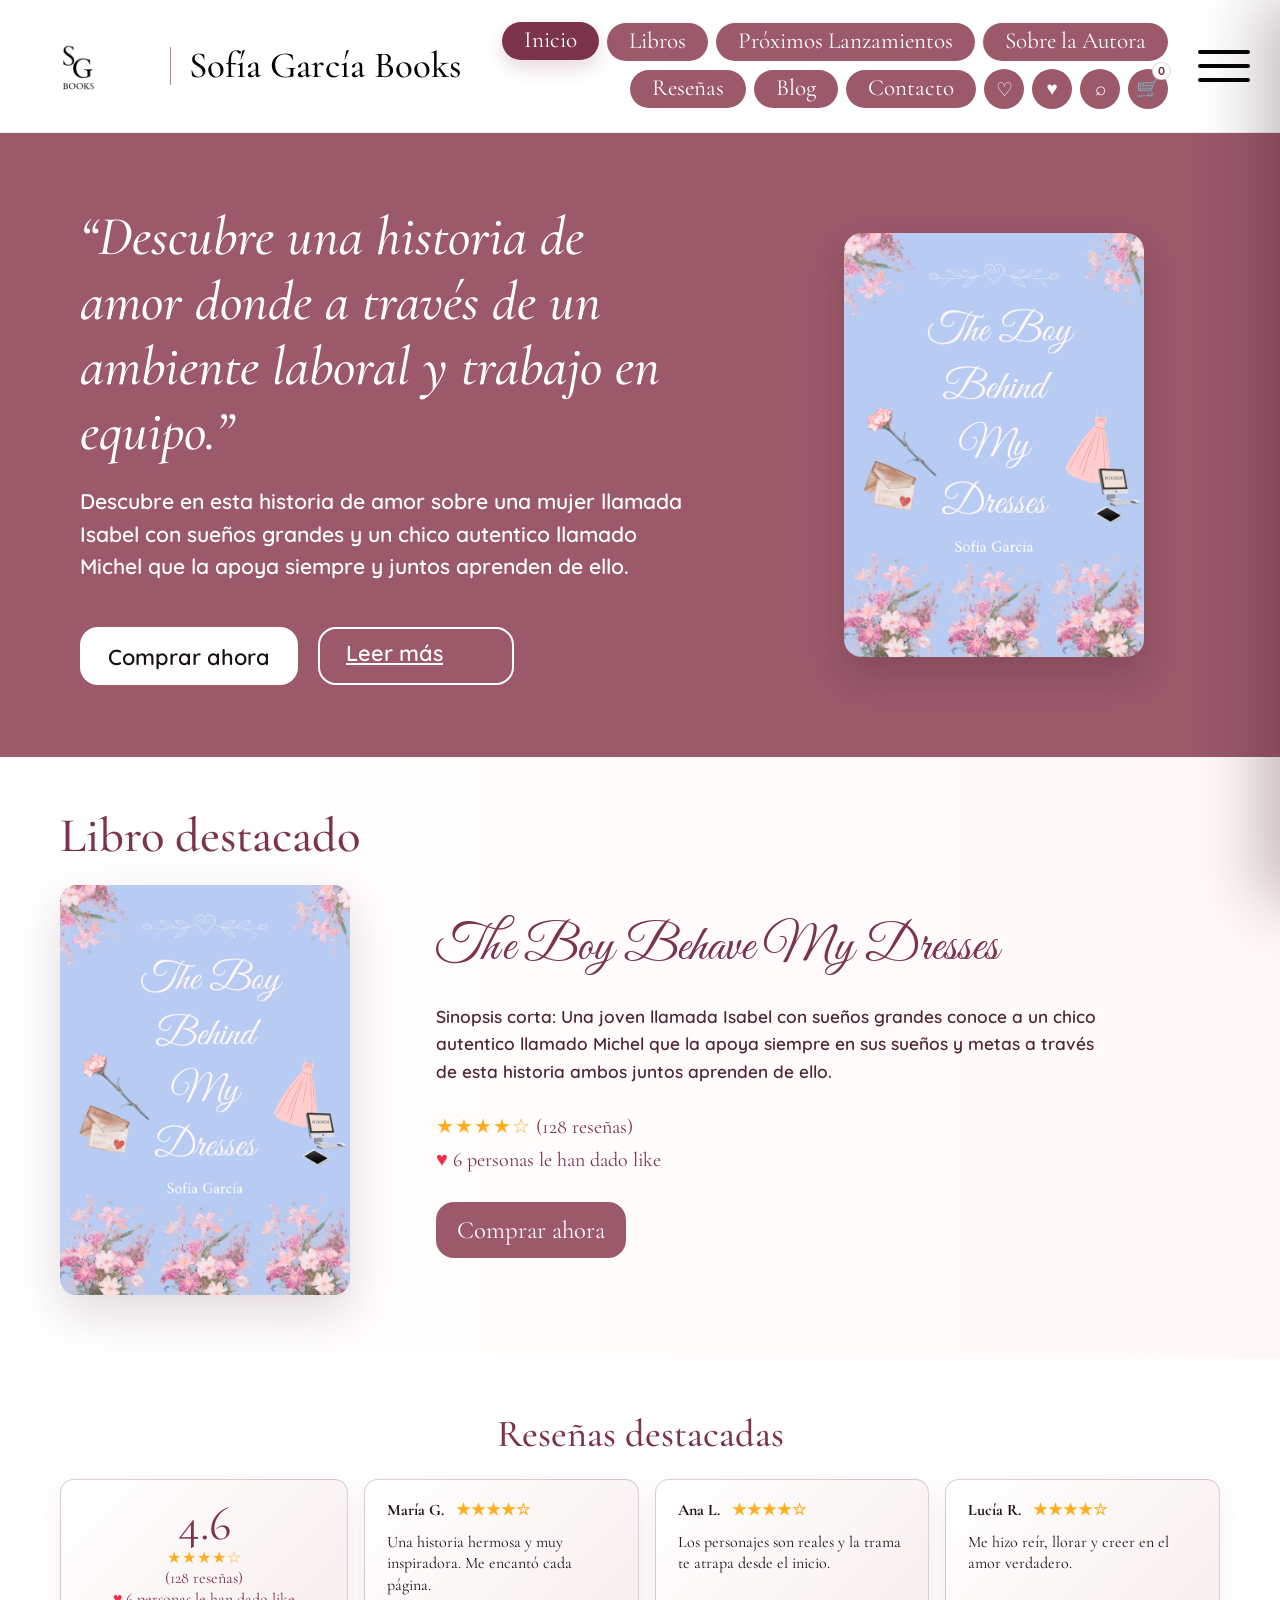
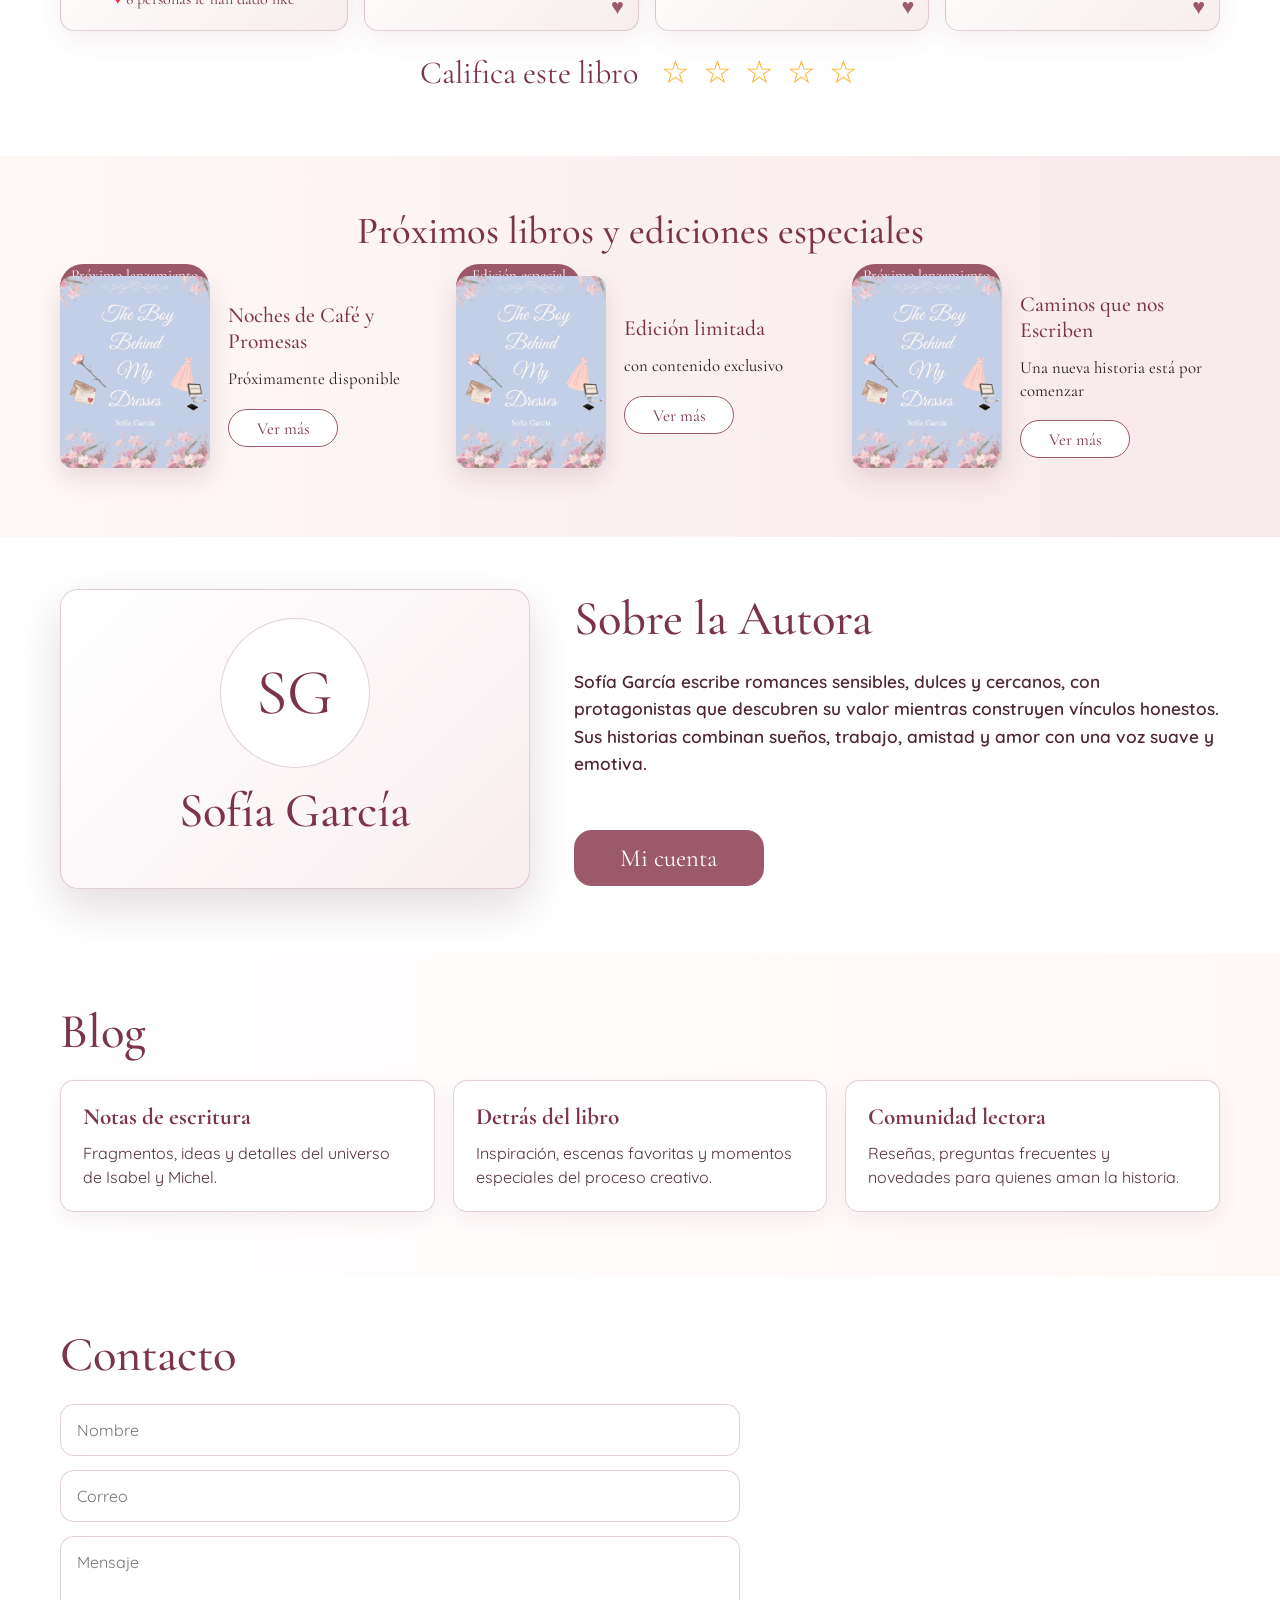
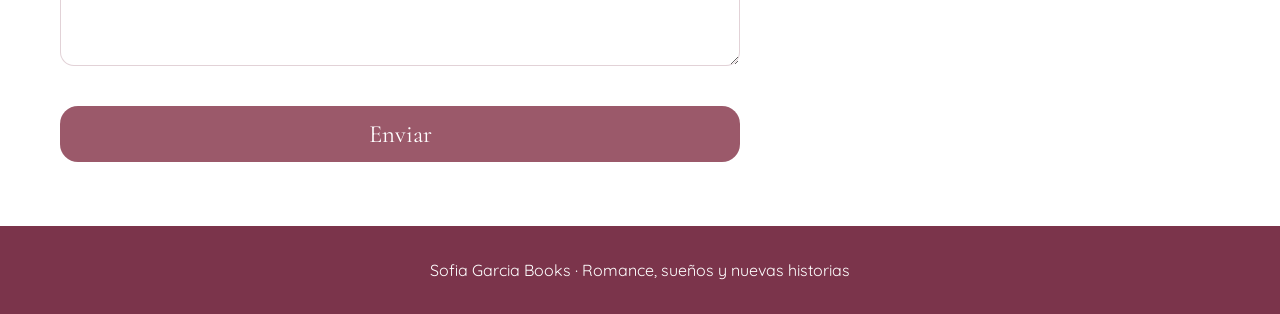
==== index.html @ 2b0a40b3 "Add files via upload" ====
<!DOCTYPE html>
<html lang="es">
<head>
  <meta charset="UTF-8">
  <meta name="viewport" content="width=device-width, initial-scale=1.0">
  <title>Sofia Garcia Books</title>
  <style>
    @import url("https://fonts.googleapis.com/css2?family=Cormorant+Garamond:wght@400;500;600;700&family=Great+Vibes&family=Quicksand:wght@400;500;600;700&display=swap");

    :root {
      --rose: #9b596a;
      --rose-dark: #7b344b;
      --rose-light: #f4e8ea;
      --ink: #1a1114;
      --paper: #fffdfc;
      --line: rgba(123, 52, 75, .22);
      --shadow: 0 18px 45px rgba(76, 31, 45, .16);
      --radius: 22px;
      --serif: "Cormorant Garamond", Georgia, serif;
      --script: "Great Vibes", "Brush Script MT", cursive;
      --sans: "Quicksand", "Trebuchet MS", sans-serif;
    }

    * {
      box-sizing: border-box;
    }

    html {
      scroll-behavior: smooth;
    }

    body {
      margin: 0;
      background: var(--paper);
      color: var(--ink);
      font-family: var(--serif);
      overflow-x: hidden;
    }

    body.menu-open {
      overflow: hidden;
    }

    button,
    input,
    textarea {
      font: inherit;
    }

    button,
    a {
      -webkit-tap-highlight-color: transparent;
    }

    .site-header {
      position: sticky;
      top: 0;
      z-index: 20;
      min-height: 132px;
      background: rgba(255, 255, 255, .96);
      border-bottom: 1px solid rgba(155, 89, 106, .12);
      backdrop-filter: blur(16px);
    }

    .header-inner {
      width: min(1240px, calc(100% - 48px));
      min-height: 132px;
      margin: 0 auto;
      display: grid;
      grid-template-columns: auto 1fr auto;
      align-items: center;
      gap: 24px;
    }

    .brand {
      display: flex;
      align-items: center;
      gap: 18px;
      color: #050505;
      text-decoration: none;
      min-width: 340px;
    }

    .brand img {
      width: 128px;
      height: 108px;
      object-fit: contain;
      object-position: left center;
    }

    .brand-divider {
      width: 1px;
      height: 38px;
      background: var(--rose);
      opacity: .75;
    }

    .brand-title {
      font-family: var(--serif);
      font-size: clamp(1.75rem, 3vw, 2.3rem);
      line-height: 1;
      white-space: nowrap;
      font-weight: 500;
    }

    .main-nav {
      display: flex;
      align-items: center;
      justify-content: flex-end;
      gap: 8px;
      flex-wrap: wrap;
    }

    .pill,
    .icon-pill {
      border: 0;
      border-radius: 999px;
      background: var(--rose);
      color: white;
      cursor: pointer;
      box-shadow: none;
      transition: transform .18s ease, background .18s ease, box-shadow .18s ease;
    }

    .pill {
      display: inline-flex;
      align-items: center;
      justify-content: center;
      min-height: 38px;
      padding: 4px 22px;
      font-family: var(--serif);
      font-size: 1.45rem;
      line-height: 1;
      text-decoration: none;
      white-space: nowrap;
    }

    .pill:hover,
    .icon-pill:hover,
    .pill.active {
      background: var(--rose-dark);
      transform: translateY(-1px);
      box-shadow: 0 8px 18px rgba(123, 52, 75, .18);
    }

    .icon-pill {
      position: relative;
      width: 40px;
      height: 40px;
      display: grid;
      place-items: center;
      font-size: 1.18rem;
    }

    .cart-count {
      position: absolute;
      right: -3px;
      top: -7px;
      min-width: 18px;
      height: 18px;
      padding: 0 5px;
      border-radius: 999px;
      display: grid;
      place-items: center;
      background: #fff;
      color: var(--rose-dark);
      font: 700 .72rem/1 var(--sans);
      border: 1px solid rgba(123, 52, 75, .22);
    }

    .menu-button {
      width: 64px;
      height: 64px;
      border: 0;
      background: transparent;
      cursor: pointer;
      display: grid;
      place-items: center;
      justify-self: end;
    }

    .menu-button span,
    .menu-button span::before,
    .menu-button span::after {
      display: block;
      width: 52px;
      height: 4px;
      border-radius: 999px;
      background: #050505;
      content: "";
    }

    .menu-button span {
      position: relative;
    }

    .menu-button span::before {
      position: absolute;
      top: -14px;
    }

    .menu-button span::after {
      position: absolute;
      top: 14px;
    }

    main {
      min-height: 100vh;
    }

    section {
      scroll-margin-top: 132px;
    }

    .hero {
      background: var(--rose);
      color: white;
      min-height: 520px;
      display: grid;
      align-items: center;
    }

    .hero-inner {
      width: min(1120px, calc(100% - 64px));
      margin: 0 auto;
      display: grid;
      grid-template-columns: minmax(0, 1.1fr) minmax(240px, .75fr);
      align-items: center;
      gap: clamp(36px, 8vw, 120px);
      padding: 72px 0;
    }

    .hero-copy h1 {
      margin: 0 0 20px;
      max-width: 720px;
      font-family: var(--serif);
      font-size: clamp(2.4rem, 4.3vw, 4.3rem);
      font-weight: 500;
      line-height: 1.18;
      font-style: italic;
    }

    .hero-copy p {
      margin: 0;
      max-width: 660px;
      font-family: var(--sans);
      font-size: clamp(1rem, 1.65vw, 1.35rem);
      line-height: 1.55;
      font-weight: 600;
    }

    .actions {
      margin-top: 44px;
      display: flex;
      align-items: center;
      gap: 20px;
      flex-wrap: wrap;
    }

    .button {
      min-width: 196px;
      min-height: 58px;
      border-radius: 18px;
      border: 2px solid currentColor;
      padding: 10px 26px;
      background: transparent;
      color: inherit;
      font-family: var(--sans);
      font-size: clamp(1rem, 1.7vw, 1.55rem);
      font-weight: 600;
      cursor: pointer;
      transition: transform .18s ease, background .18s ease, color .18s ease, box-shadow .18s ease;
    }

    .button.primary {
      background: white;
      border-color: white;
      color: #171112;
    }

    .button:hover {
      transform: translateY(-2px);
      box-shadow: 0 12px 25px rgba(31, 13, 20, .18);
    }

    .hero-cover {
      justify-self: center;
      width: min(300px, 100%);
      border-radius: 18px;
      box-shadow: 0 18px 36px rgba(52, 22, 31, .2);
    }

    .content-band {
      padding: 52px 0 64px;
      background: linear-gradient(90deg, #fff 0%, #fff8f7 100%);
    }

    .content-band.tint {
      background: #fff;
    }

    .content-band.blush {
      background: linear-gradient(90deg, #fff8f7 0%, #f8e9eb 100%);
    }

    .section-inner {
      width: min(1160px, calc(100% - 48px));
      margin: 0 auto;
    }

    .section-title {
      margin: 0 0 22px;
      color: var(--rose-dark);
      font-family: var(--serif);
      font-size: clamp(2.1rem, 3.8vw, 3.15rem);
      font-weight: 500;
      line-height: 1.1;
    }

    .featured-grid {
      display: grid;
      grid-template-columns: minmax(190px, 290px) minmax(0, 1fr);
      gap: clamp(32px, 7vw, 86px);
      align-items: center;
    }

    .book-cover {
      width: 100%;
      max-width: 290px;
      border-radius: 16px;
      box-shadow: var(--shadow);
    }

    .book-copy h3 {
      margin: 0 0 28px;
      color: var(--rose-dark);
      font-family: var(--script);
      font-size: clamp(2.05rem, 4vw, 3.25rem);
      font-weight: 400;
      line-height: 1.05;
    }

    .book-copy p,
    .body-copy {
      margin: 0 0 26px;
      max-width: 680px;
      color: #4f2733;
      font-family: var(--sans);
      font-size: 1.08rem;
      line-height: 1.6;
      font-weight: 600;
    }

    .rating {
      color: var(--rose-dark);
      font-size: 1.25rem;
      line-height: 1.6;
    }

    .stars {
      color: #ffad1f;
      letter-spacing: 1px;
    }

    .heart {
      color: #f02f45;
      font-family: var(--sans);
      font-weight: 700;
    }

    .rose-button {
      min-width: 190px;
      min-height: 56px;
      margin-top: 26px;
      border-radius: 18px;
      border: 0;
      background: var(--rose);
      color: white;
      font-family: var(--serif);
      font-size: 1.55rem;
      cursor: pointer;
      transition: transform .18s ease, background .18s ease;
    }

    .rose-button:hover {
      background: var(--rose-dark);
      transform: translateY(-2px);
    }

    .reviews-title,
    .launch-title {
      text-align: center;
      color: var(--rose-dark);
      font-size: clamp(2rem, 3vw, 2.65rem);
      font-weight: 500;
      margin: 0 0 22px;
    }

    .reviews-grid {
      display: grid;
      grid-template-columns: 1.05fr repeat(3, 1fr);
      gap: 16px;
      align-items: stretch;
    }

    .review-card {
      min-height: 138px;
      padding: 20px 22px;
      border: 1px solid var(--line);
      border-radius: 14px;
      background: linear-gradient(135deg, #fff 0%, #f8eeee 100%);
      color: #1f1115;
      box-shadow: 0 10px 28px rgba(123, 52, 75, .08);
      position: relative;
    }

    .review-card.score {
      text-align: center;
      color: var(--rose-dark);
    }

    .score-number {
      font-size: 3rem;
      line-height: 1;
    }

    .review-card strong {
      display: inline-block;
      margin-bottom: 12px;
      font-size: 1rem;
    }

    .review-card p {
      margin: 0;
      font-size: 1rem;
      line-height: 1.35;
    }

    .small-heart {
      position: absolute;
      right: 14px;
      bottom: 10px;
      color: var(--rose);
      font-size: 1.35rem;
    }

    .rate-row {
      display: flex;
      justify-content: center;
      align-items: center;
      gap: 20px;
      flex-wrap: wrap;
      margin-top: 22px;
      color: var(--rose-dark);
      font-size: clamp(1.45rem, 2.6vw, 2rem);
    }

    .star-rate button {
      border: 0;
      background: transparent;
      color: #ffad1f;
      cursor: pointer;
      font-size: 2rem;
      padding: 0 3px;
    }

    .launch-grid {
      display: grid;
      grid-template-columns: repeat(3, minmax(0, 1fr));
      gap: 28px;
    }

    .launch-card {
      display: grid;
      grid-template-columns: 150px 1fr;
      gap: 18px;
      align-items: center;
      color: #27181c;
    }

    .launch-art {
      position: relative;
    }

    .launch-art img {
      width: 150px;
      aspect-ratio: 1 / 1.28;
      object-fit: cover;
      border-radius: 12px;
      box-shadow: 0 10px 24px rgba(123, 52, 75, .16);
      filter: saturate(.8) sepia(.1);
    }

    .tag {
      position: absolute;
      left: 0;
      top: -12px;
      min-width: 125px;
      padding: 4px 11px;
      border-radius: 999px 999px 4px 4px;
      background: var(--rose);
      color: white;
      text-align: center;
      font-size: .95rem;
      line-height: 1;
    }

    .launch-card h3 {
      margin: 0 0 14px;
      color: var(--rose-dark);
      font-size: 1.35rem;
      font-weight: 500;
    }

    .launch-card p {
      margin: 0 0 18px;
      font-size: 1.05rem;
      line-height: 1.35;
    }

    .outline-small {
      min-width: 110px;
      min-height: 38px;
      border-radius: 999px;
      border: 1px solid var(--rose);
      background: white;
      color: var(--rose-dark);
      cursor: pointer;
      font-size: 1.05rem;
    }

    .two-column {
      display: grid;
      grid-template-columns: minmax(0, .8fr) minmax(280px, 1.1fr);
      gap: 44px;
      align-items: center;
    }

    .portrait-card {
      padding: 28px;
      border: 1px solid var(--line);
      border-radius: 18px;
      background: linear-gradient(135deg, #fff, #f9eef0);
      color: var(--rose-dark);
      text-align: center;
      box-shadow: var(--shadow);
    }

    .monogram {
      display: grid;
      place-items: center;
      width: 150px;
      height: 150px;
      margin: 0 auto 16px;
      border-radius: 50%;
      border: 1px solid var(--line);
      background: white;
      font-size: 4rem;
      line-height: 1;
    }

    .cards-grid {
      display: grid;
      grid-template-columns: repeat(3, minmax(0, 1fr));
      gap: 18px;
    }

    .blog-card {
      border: 1px solid var(--line);
      border-radius: 14px;
      padding: 22px;
      background: white;
      box-shadow: 0 8px 22px rgba(123, 52, 75, .08);
    }

    .blog-card h3 {
      color: var(--rose-dark);
      font-size: 1.45rem;
      margin: 0 0 10px;
    }

    .blog-card p {
      margin: 0;
      font-family: var(--sans);
      color: #56313a;
      line-height: 1.5;
    }

    .contact-form {
      display: grid;
      gap: 14px;
      max-width: 680px;
    }

    .contact-form input,
    .contact-form textarea,
    .search-panel input {
      width: 100%;
      border: 1px solid var(--line);
      border-radius: 14px;
      padding: 15px 16px;
      color: var(--rose-dark);
      background: white;
      font-family: var(--sans);
      font-size: 1rem;
      outline: none;
    }

    .contact-form textarea {
      min-height: 130px;
      resize: vertical;
    }

    .drawer-backdrop,
    .modal-backdrop {
      position: fixed;
      inset: 0;
      background: rgba(32, 14, 20, .42);
      opacity: 0;
      pointer-events: none;
      transition: opacity .2s ease;
      z-index: 40;
    }

    .drawer {
      position: fixed;
      top: 0;
      right: 0;
      z-index: 45;
      width: min(330px, 86vw);
      height: 100dvh;
      padding: 30px 28px;
      background: linear-gradient(160deg, #a95f73 0%, #84364f 100%);
      color: white;
      transform: translateX(100%);
      transition: transform .26s ease;
      box-shadow: -20px 0 60px rgba(52, 19, 31, .28);
      overflow-y: auto;
    }

    .drawer.open {
      transform: translateX(0);
    }

    .drawer-backdrop.open,
    .modal-backdrop.open {
      opacity: 1;
      pointer-events: auto;
    }

    .drawer-close {
      display: grid;
      place-items: center;
      width: 48px;
      height: 48px;
      margin-left: auto;
      border: 0;
      background: transparent;
      color: white;
      cursor: pointer;
      font-size: 3rem;
      line-height: 1;
    }

    .drawer-links {
      display: grid;
      gap: 10px;
      margin-top: 34px;
    }

    .drawer-links a,
    .drawer-links button {
      display: flex;
      align-items: center;
      gap: 18px;
      min-height: 48px;
      border: 0;
      background: transparent;
      color: white;
      text-decoration: none;
      cursor: pointer;
      text-align: left;
      font-size: 1.2rem;
    }

    .drawer-icon {
      width: 26px;
      text-align: center;
      font-family: var(--sans);
      font-size: 1.35rem;
    }

    .drawer-rule {
      height: 1px;
      margin: 18px 0;
      background: rgba(255, 255, 255, .62);
    }

    .socials {
      display: flex;
      gap: 13px;
      margin-top: 56px;
    }

    .socials a {
      width: 40px;
      height: 40px;
      display: grid;
      place-items: center;
      border: 2px solid white;
      border-radius: 50%;
      color: white;
      text-decoration: none;
      font-family: var(--sans);
      font-weight: 700;
    }

    .modal {
      position: fixed;
      left: 50%;
      top: 50%;
      transform: translate(-50%, -46%) scale(.98);
      z-index: 50;
      width: min(540px, calc(100% - 34px));
      max-height: calc(100dvh - 40px);
      overflow-y: auto;
      border-radius: 18px;
      padding: 26px;
      background: white;
      color: var(--rose-dark);
      box-shadow: 0 24px 80px rgba(32, 14, 20, .34);
      opacity: 0;
      pointer-events: none;
      transition: opacity .2s ease, transform .2s ease;
    }

    .modal.open {
      opacity: 1;
      pointer-events: auto;
      transform: translate(-50%, -50%) scale(1);
    }

    .modal-head {
      display: flex;
      align-items: center;
      justify-content: space-between;
      gap: 20px;
      margin-bottom: 16px;
    }

    .modal-head h2 {
      margin: 0;
      font-size: 2rem;
      font-weight: 500;
    }

    .modal-close {
      width: 40px;
      height: 40px;
      border: 0;
      border-radius: 50%;
      background: var(--rose-light);
      color: var(--rose-dark);
      cursor: pointer;
      font-size: 1.7rem;
      line-height: 1;
    }

    .search-results {
      margin-top: 18px;
      display: grid;
      gap: 12px;
    }

    .result-item,
    .cart-line {
      display: flex;
      gap: 14px;
      align-items: center;
      padding: 12px;
      border: 1px solid var(--line);
      border-radius: 14px;
      background: #fffafa;
    }

    .result-item img,
    .cart-line img {
      width: 54px;
      height: 72px;
      border-radius: 7px;
      object-fit: cover;
    }

    .toast {
      position: fixed;
      left: 50%;
      bottom: 22px;
      z-index: 60;
      transform: translate(-50%, 120%);
      padding: 13px 20px;
      border-radius: 999px;
      background: #271017;
      color: white;
      font-family: var(--sans);
      box-shadow: 0 12px 28px rgba(0, 0, 0, .25);
      opacity: 0;
      transition: transform .24s ease, opacity .24s ease;
    }

    .toast.show {
      opacity: 1;
      transform: translate(-50%, 0);
    }

    footer {
      padding: 34px 24px;
      background: var(--rose-dark);
      color: white;
      text-align: center;
      font-family: var(--sans);
    }

    @media (max-width: 1180px) {
      .header-inner {
        grid-template-columns: auto auto;
      }

      .main-nav {
        grid-column: 1 / -1;
        justify-content: center;
        padding-bottom: 16px;
      }

      .site-header,
      .header-inner {
        min-height: 146px;
      }

      section {
        scroll-margin-top: 146px;
      }
    }

    @media (max-width: 900px) {
      .site-header,
      .header-inner {
        min-height: 104px;
      }

      section {
        scroll-margin-top: 104px;
      }

      .header-inner {
        width: min(100% - 28px, 860px);
        grid-template-columns: minmax(0, 1fr) auto;
      }

      .brand {
        min-width: 0;
        gap: 10px;
      }

      .brand img {
        width: 86px;
        height: 78px;
      }

      .brand-divider {
        height: 30px;
      }

      .brand-title {
        font-size: clamp(1.35rem, 4.2vw, 2rem);
        white-space: normal;
      }

      .main-nav {
        display: none;
      }

      .menu-button {
        width: 54px;
        height: 54px;
      }

      .menu-button span,
      .menu-button span::before,
      .menu-button span::after {
        width: 40px;
        height: 3px;
      }

      .menu-button span::before {
        top: -11px;
      }

      .menu-button span::after {
        top: 11px;
      }

      .hero-inner {
        width: min(100% - 36px, 720px);
        grid-template-columns: 1fr;
        text-align: left;
        padding: 48px 0;
      }

      .hero-cover {
        width: min(270px, 72vw);
      }

      .featured-grid,
      .two-column {
        grid-template-columns: 1fr;
      }

      .featured-grid {
        justify-items: center;
      }

      .book-copy {
        width: 100%;
      }

      .reviews-grid,
      .cards-grid,
      .launch-grid {
        grid-template-columns: 1fr;
      }

      .launch-card {
        grid-template-columns: 132px 1fr;
      }

      .launch-art img {
        width: 132px;
      }
    }

    @media (max-width: 520px) {
      .header-inner,
      .section-inner {
        width: calc(100% - 28px);
      }

      .brand img {
        width: 72px;
        height: 64px;
      }

      .brand-divider {
        display: none;
      }

      .brand-title {
        font-size: 1.32rem;
      }

      .hero-copy h1 {
        font-size: 2.3rem;
      }

      .actions {
        gap: 14px;
      }

      .button,
      .rose-button {
        width: 100%;
        min-width: 0;
      }

      .content-band {
        padding: 42px 0 52px;
      }

      .launch-card {
        grid-template-columns: 1fr;
      }

      .launch-art img {
        width: min(190px, 80vw);
      }

      .drawer {
        width: min(310px, 92vw);
      }
    }
  </style>
</head>
<body>
  <header class="site-header">
    <div class="header-inner">
      <a class="brand" href="#inicio" aria-label="Ir al inicio">
        <img src="logosgb.png" alt="Logo Sofia Garcia Books">
        <span class="brand-divider" aria-hidden="true"></span>
        <span class="brand-title">Sofía García Books</span>
      </a>

      <nav class="main-nav" aria-label="Menu principal">
        <a class="pill active" href="#inicio">Inicio</a>
        <a class="pill" href="#libros">Libros</a>
        <a class="pill" href="#lanzamientos">Próximos Lanzamientos</a>
        <a class="pill" href="#autora">Sobre la Autora</a>
        <a class="pill" href="#resenas">Reseñas</a>
        <a class="pill" href="#blog">Blog</a>
        <a class="pill" href="#contacto">Contacto</a>
        <button class="icon-pill" type="button" data-modal="account" aria-label="Mi cuenta">♡</button>
        <button class="icon-pill" type="button" data-modal="favorites" aria-label="Favoritos">♥</button>
        <button class="icon-pill" type="button" data-modal="search" aria-label="Buscar">⌕</button>
        <button class="icon-pill" type="button" data-modal="cart" aria-label="Carrito">🛒<span class="cart-count">0</span></button>
      </nav>

      <button class="menu-button" type="button" aria-label="Abrir menu" aria-expanded="false">
        <span aria-hidden="true"></span>
      </button>
    </div>
  </header>

  <main>
    <section class="hero" id="inicio">
      <div class="hero-inner">
        <div class="hero-copy">
          <h1>“Descubre una historia de amor donde a través de un ambiente laboral y trabajo en equipo.”</h1>
          <p>Descubre en esta historia de amor sobre una mujer llamada Isabel con sueños grandes y un chico autentico llamado Michel que la apoya siempre y juntos aprenden de ello.</p>
          <div class="actions">
            <button class="button primary add-cart" type="button">Comprar ahora</button>
            <a class="button" href="#libros">Leer más</a>
          </div>
        </div>
        <img class="hero-cover" src="tbbmd.png" alt="Portada del libro The Boy Behind My Dresses">
      </div>
    </section>

    <section class="content-band" id="libros">
      <div class="section-inner">
        <h2 class="section-title">Libro destacado</h2>
        <div class="featured-grid">
          <img class="book-cover" src="tbbmd.png" alt="The Boy Behind My Dresses">
          <div class="book-copy">
            <h3>The Boy Behave My Dresses</h3>
            <p>Sinopsis corta: Una joven llamada Isabel con sueños grandes conoce a un chico autentico llamado Michel que la apoya siempre en sus sueños y metas a través de esta historia ambos juntos aprenden de ello.</p>
            <div class="rating">
              <span class="stars">★★★★☆</span> (128 reseñas)<br>
              <span class="heart">♥</span> 6 personas le han dado like
            </div>
            <button class="rose-button add-cart" type="button">Comprar ahora</button>
          </div>
        </div>
      </div>
    </section>

    <section class="content-band tint" id="resenas">
      <div class="section-inner">
        <h2 class="reviews-title">Reseñas destacadas</h2>
        <div class="reviews-grid">
          <article class="review-card score">
            <div class="score-number">4.6</div>
            <div class="stars">★★★★☆</div>
            <div>(128 reseñas)</div>
            <p><span class="heart">♥</span> 6 personas le han dado like</p>
          </article>
          <article class="review-card">
            <strong>María G. &nbsp; <span class="stars">★★★★☆</span></strong>
            <p>Una historia hermosa y muy inspiradora. Me encantó cada página.</p>
            <span class="small-heart">♥</span>
          </article>
          <article class="review-card">
            <strong>Ana L. &nbsp; <span class="stars">★★★★☆</span></strong>
            <p>Los personajes son reales y la trama te atrapa desde el inicio.</p>
            <span class="small-heart">♥</span>
          </article>
          <article class="review-card">
            <strong>Lucía R. &nbsp; <span class="stars">★★★★☆</span></strong>
            <p>Me hizo reír, llorar y creer en el amor verdadero.</p>
            <span class="small-heart">♥</span>
          </article>
        </div>
        <div class="rate-row">
          <span>Califica este libro</span>
          <span class="star-rate" aria-label="Calificar libro">
            <button type="button" data-rate="1">☆</button>
            <button type="button" data-rate="2">☆</button>
            <button type="button" data-rate="3">☆</button>
            <button type="button" data-rate="4">☆</button>
            <button type="button" data-rate="5">☆</button>
          </span>
        </div>
      </div>
    </section>

    <section class="content-band blush" id="lanzamientos">
      <div class="section-inner">
        <h2 class="launch-title">Próximos libros y ediciones especiales</h2>
        <div class="launch-grid">
          <article class="launch-card">
            <div class="launch-art">
              <span class="tag">Próximo lanzamiento</span>
              <img src="tbbmd.png" alt="Noches de Cafe y Promesas">
            </div>
            <div>
              <h3>Noches de Café y Promesas</h3>
              <p>Próximamente disponible</p>
              <button class="outline-small" type="button" data-toast="Te avisaremos cuando este libro esté disponible.">Ver más</button>
            </div>
          </article>
          <article class="launch-card">
            <div class="launch-art">
              <span class="tag">Edición especial</span>
              <img src="tbbmd.png" alt="Edicion especial The Boy Behind My Dresses">
            </div>
            <div>
              <h3>Edición limitada</h3>
              <p>con contenido exclusivo</p>
              <button class="outline-small" type="button" data-toast="Edición especial agregada a favoritos.">Ver más</button>
            </div>
          </article>
          <article class="launch-card">
            <div class="launch-art">
              <span class="tag">Próximo lanzamiento</span>
              <img src="tbbmd.png" alt="Caminos que nos Escriben">
            </div>
            <div>
              <h3>Caminos que nos Escriben</h3>
              <p>Una nueva historia está por comenzar</p>
              <button class="outline-small" type="button" data-toast="Muy pronto habrá más detalles.">Ver más</button>
            </div>
          </article>
        </div>
      </div>
    </section>

    <section class="content-band tint" id="autora">
      <div class="section-inner two-column">
        <div class="portrait-card">
          <div class="monogram">SG</div>
          <h2 class="section-title">Sofía García</h2>
        </div>
        <div>
          <h2 class="section-title">Sobre la Autora</h2>
          <p class="body-copy">Sofía García escribe romances sensibles, dulces y cercanos, con protagonistas que descubren su valor mientras construyen vínculos honestos. Sus historias combinan sueños, trabajo, amistad y amor con una voz suave y emotiva.</p>
          <button class="rose-button" type="button" data-modal="account">Mi cuenta</button>
        </div>
      </div>
    </section>

    <section class="content-band" id="blog">
      <div class="section-inner">
        <h2 class="section-title">Blog</h2>
        <div class="cards-grid">
          <article class="blog-card">
            <h3>Notas de escritura</h3>
            <p>Fragmentos, ideas y detalles del universo de Isabel y Michel.</p>
          </article>
          <article class="blog-card">
            <h3>Detrás del libro</h3>
            <p>Inspiración, escenas favoritas y momentos especiales del proceso creativo.</p>
          </article>
          <article class="blog-card">
            <h3>Comunidad lectora</h3>
            <p>Reseñas, preguntas frecuentes y novedades para quienes aman la historia.</p>
          </article>
        </div>
      </div>
    </section>

    <section class="content-band tint" id="contacto">
      <div class="section-inner">
        <h2 class="section-title">Contacto</h2>
        <form class="contact-form">
          <input type="text" name="name" placeholder="Nombre" required>
          <input type="email" name="email" placeholder="Correo" required>
          <textarea name="message" placeholder="Mensaje" required></textarea>
          <button class="rose-button" type="submit">Enviar</button>
        </form>
      </div>
    </section>
  </main>

  <footer>
    Sofia Garcia Books · Romance, sueños y nuevas historias
  </footer>

  <div class="drawer-backdrop" data-close></div>
  <aside class="drawer" aria-hidden="true">
    <button class="drawer-close" type="button" aria-label="Cerrar menu">×</button>
    <nav class="drawer-links" aria-label="Menu lateral">
      <a href="#inicio"><span class="drawer-icon">⌂</span>Inicio</a>
      <a href="#libros"><span class="drawer-icon">□</span>Libros</a>
      <a href="#lanzamientos"><span class="drawer-icon">✦</span>Próximos Lanzamientos</a>
      <a href="#resenas"><span class="drawer-icon">☆</span>Reseñas</a>
      <a href="#autora"><span class="drawer-icon">☻</span>Sobre la Autora</a>
      <a href="#blog"><span class="drawer-icon">✎</span>Blog</a>
      <a href="#contacto"><span class="drawer-icon">✉</span>Contacto</a>
      <div class="drawer-rule"></div>
      <button type="button" data-modal="search"><span class="drawer-icon">⌕</span>Buscar</button>
      <button type="button" data-modal="favorites"><span class="drawer-icon">♡</span>Favoritos</button>
      <button type="button" data-modal="account"><span class="drawer-icon">⚙</span>Mi Cuenta</button>
      <button type="button" data-modal="cart"><span class="drawer-icon">🛒</span>Carrito</button>
      <div class="drawer-rule"></div>
      <button type="button" data-toast="Terminos y condiciones disponibles próximamente."><span class="drawer-icon">▤</span>Terminos y condiciones</button>
    </nav>
    <div class="socials" aria-label="Redes sociales">
      <a href="#" aria-label="Instagram">◎</a>
      <a href="#" aria-label="Facebook">f</a>
      <a href="#" aria-label="TikTok">♪</a>
    </div>
  </aside>

  <div class="modal-backdrop" data-modal-close></div>

  <section class="modal search-panel" id="modal-search" role="dialog" aria-modal="true" aria-label="Buscar">
    <div class="modal-head">
      <h2>Buscar</h2>
      <button class="modal-close" type="button" data-modal-close>×</button>
    </div>
    <input id="searchInput" type="search" placeholder="Buscar libros, reseñas o lanzamientos">
    <div class="search-results" id="searchResults"></div>
  </section>

  <section class="modal" id="modal-cart" role="dialog" aria-modal="true" aria-label="Carrito">
    <div class="modal-head">
      <h2>Mi carrito</h2>
      <button class="modal-close" type="button" data-modal-close>×</button>
    </div>
    <div id="cartContent"></div>
    <button class="rose-button" type="button" data-toast="Compra preparada. Gracias por apoyar a Sofia Garcia Books.">Finalizar compra</button>
  </section>

  <section class="modal" id="modal-favorites" role="dialog" aria-modal="true" aria-label="Favoritos">
    <div class="modal-head">
      <h2>Favoritos</h2>
      <button class="modal-close" type="button" data-modal-close>×</button>
    </div>
    <div class="cart-line">
      <img src="tbbmd.png" alt="The Boy Behind My Dresses">
      <div>
        <strong>The Boy Behave My Dresses</strong><br>
        <span>Guardado en favoritos.</span>
      </div>
    </div>
  </section>

  <section class="modal" id="modal-account" role="dialog" aria-modal="true" aria-label="Mi cuenta">
    <div class="modal-head">
      <h2>Mi cuenta</h2>
      <button class="modal-close" type="button" data-modal-close>×</button>
    </div>
    <form class="contact-form">
      <input type="email" placeholder="Correo electrónico">
      <input type="password" placeholder="Contraseña">
      <button class="rose-button" type="button" data-toast="Sesión lista para conectarse a tu cuenta.">Entrar</button>
    </form>
  </section>

  <div class="toast" id="toast" role="status" aria-live="polite"></div>

  <script>
    const body = document.body;
    const menuButton = document.querySelector(".menu-button");
    const drawer = document.querySelector(".drawer");
    const drawerBackdrop = document.querySelector(".drawer-backdrop");
    const drawerClose = document.querySelector(".drawer-close");
    const modalBackdrop = document.querySelector(".modal-backdrop");
    const modals = document.querySelectorAll(".modal");
    const cartCount = document.querySelector(".cart-count");
    const cartContent = document.getElementById("cartContent");
    const toast = document.getElementById("toast");
    const searchInput = document.getElementById("searchInput");
    const searchResults = document.getElementById("searchResults");
    let cartItems = 0;
    let toastTimer;

    const books = [
      {
        title: "The Boy Behave My Dresses",
        detail: "Libro destacado de Sofía García Books",
        image: "tbbmd.png",
        anchor: "#libros"
      },
      {
        title: "Noches de Café y Promesas",
        detail: "Próximo lanzamiento",
        image: "tbbmd.png",
        anchor: "#lanzamientos"
      },
      {
        title: "Caminos que nos Escriben",
        detail: "Una nueva historia está por comenzar",
        image: "tbbmd.png",
        anchor: "#lanzamientos"
      }
    ];

    function openDrawer() {
      drawer.classList.add("open");
      drawerBackdrop.classList.add("open");
      body.classList.add("menu-open");
      menuButton.setAttribute("aria-expanded", "true");
      drawer.setAttribute("aria-hidden", "false");
    }

    function closeDrawer() {
      drawer.classList.remove("open");
      drawerBackdrop.classList.remove("open");
      body.classList.remove("menu-open");
      menuButton.setAttribute("aria-expanded", "false");
      drawer.setAttribute("aria-hidden", "true");
    }

    function showToast(message) {
      toast.textContent = message;
      toast.classList.add("show");
      clearTimeout(toastTimer);
      toastTimer = setTimeout(() => toast.classList.remove("show"), 2600);
    }

    function closeModals() {
      modals.forEach(modal => modal.classList.remove("open"));
      modalBackdrop.classList.remove("open");
      body.classList.remove("menu-open");
    }

    function openModal(name) {
      closeDrawer();
      closeModals();
      const modal = document.getElementById(`modal-${name}`);
      if (!modal) return;
      modal.classList.add("open");
      modalBackdrop.classList.add("open");
      body.classList.add("menu-open");
      if (name === "search") {
        renderSearch("");
        setTimeout(() => searchInput.focus(), 60);
      }
      if (name === "cart") renderCart();
    }

    function renderCart() {
      if (cartItems === 0) {
        cartContent.innerHTML = "<p class='body-copy'>Tu carrito está listo para recibir The Boy Behave My Dresses.</p>";
        return;
      }
      cartContent.innerHTML = `
        <div class="cart-line">
          <img src="tbbmd.png" alt="The Boy Behind My Dresses">
          <div>
            <strong>The Boy Behave My Dresses</strong><br>
            <span>Cantidad: ${cartItems}</span>
          </div>
        </div>
      `;
    }

    function renderSearch(query) {
      const clean = query.trim().toLowerCase();
      const filtered = books.filter(book => !clean || `${book.title} ${book.detail}`.toLowerCase().includes(clean));
      searchResults.innerHTML = filtered.map(book => `
        <a class="result-item" href="${book.anchor}" data-result>
          <img src="${book.image}" alt="${book.title}">
          <span><strong>${book.title}</strong><br>${book.detail}</span>
        </a>
      `).join("") || "<p class='body-copy'>No encontramos resultados con esa búsqueda.</p>";
    }

    menuButton.addEventListener("click", openDrawer);
    drawerClose.addEventListener("click", closeDrawer);
    drawerBackdrop.addEventListener("click", closeDrawer);

    document.addEventListener("click", event => {
      const modalButton = event.target.closest("[data-modal]");
      const closeButton = event.target.closest("[data-modal-close]");
      const toastButton = event.target.closest("[data-toast]");
      const drawerLink = event.target.closest(".drawer a");
      const result = event.target.closest("[data-result]");

      if (modalButton) openModal(modalButton.dataset.modal);
      if (closeButton) closeModals();
      if (toastButton) showToast(toastButton.dataset.toast);
      if (drawerLink || result) {
        closeDrawer();
        closeModals();
      }
    });

    document.querySelectorAll(".add-cart").forEach(button => {
      button.addEventListener("click", () => {
        cartItems += 1;
        cartCount.textContent = cartItems;
        renderCart();
        showToast("The Boy Behave My Dresses se agregó al carrito.");
      });
    });

    document.querySelector(".contact-form").addEventListener("submit", event => {
      event.preventDefault();
      event.currentTarget.reset();
      showToast("Mensaje enviado. Gracias por escribir.");
    });

    document.querySelectorAll(".star-rate button").forEach(button => {
      button.addEventListener("click", () => {
        const value = Number(button.dataset.rate);
        document.querySelectorAll(".star-rate button").forEach((star, index) => {
          star.textContent = index < value ? "★" : "☆";
        });
        showToast(`Gracias por calificar con ${value} estrellas.`);
      });
    });

    searchInput.addEventListener("input", event => renderSearch(event.target.value));

    document.addEventListener("keydown", event => {
      if (event.key === "Escape") {
        closeDrawer();
        closeModals();
      }
    });

    const navLinks = document.querySelectorAll(".main-nav a");
    const observer = new IntersectionObserver(entries => {
      entries.forEach(entry => {
        if (!entry.isIntersecting) return;
        navLinks.forEach(link => link.classList.toggle("active", link.getAttribute("href") === `#${entry.target.id}`));
      });
    }, { rootMargin: "-35% 0px -55% 0px", threshold: 0 });

    document.querySelectorAll("main section[id]").forEach(section => observer.observe(section));
    renderSearch("");
    renderCart();
  </script>
</body>
</html>
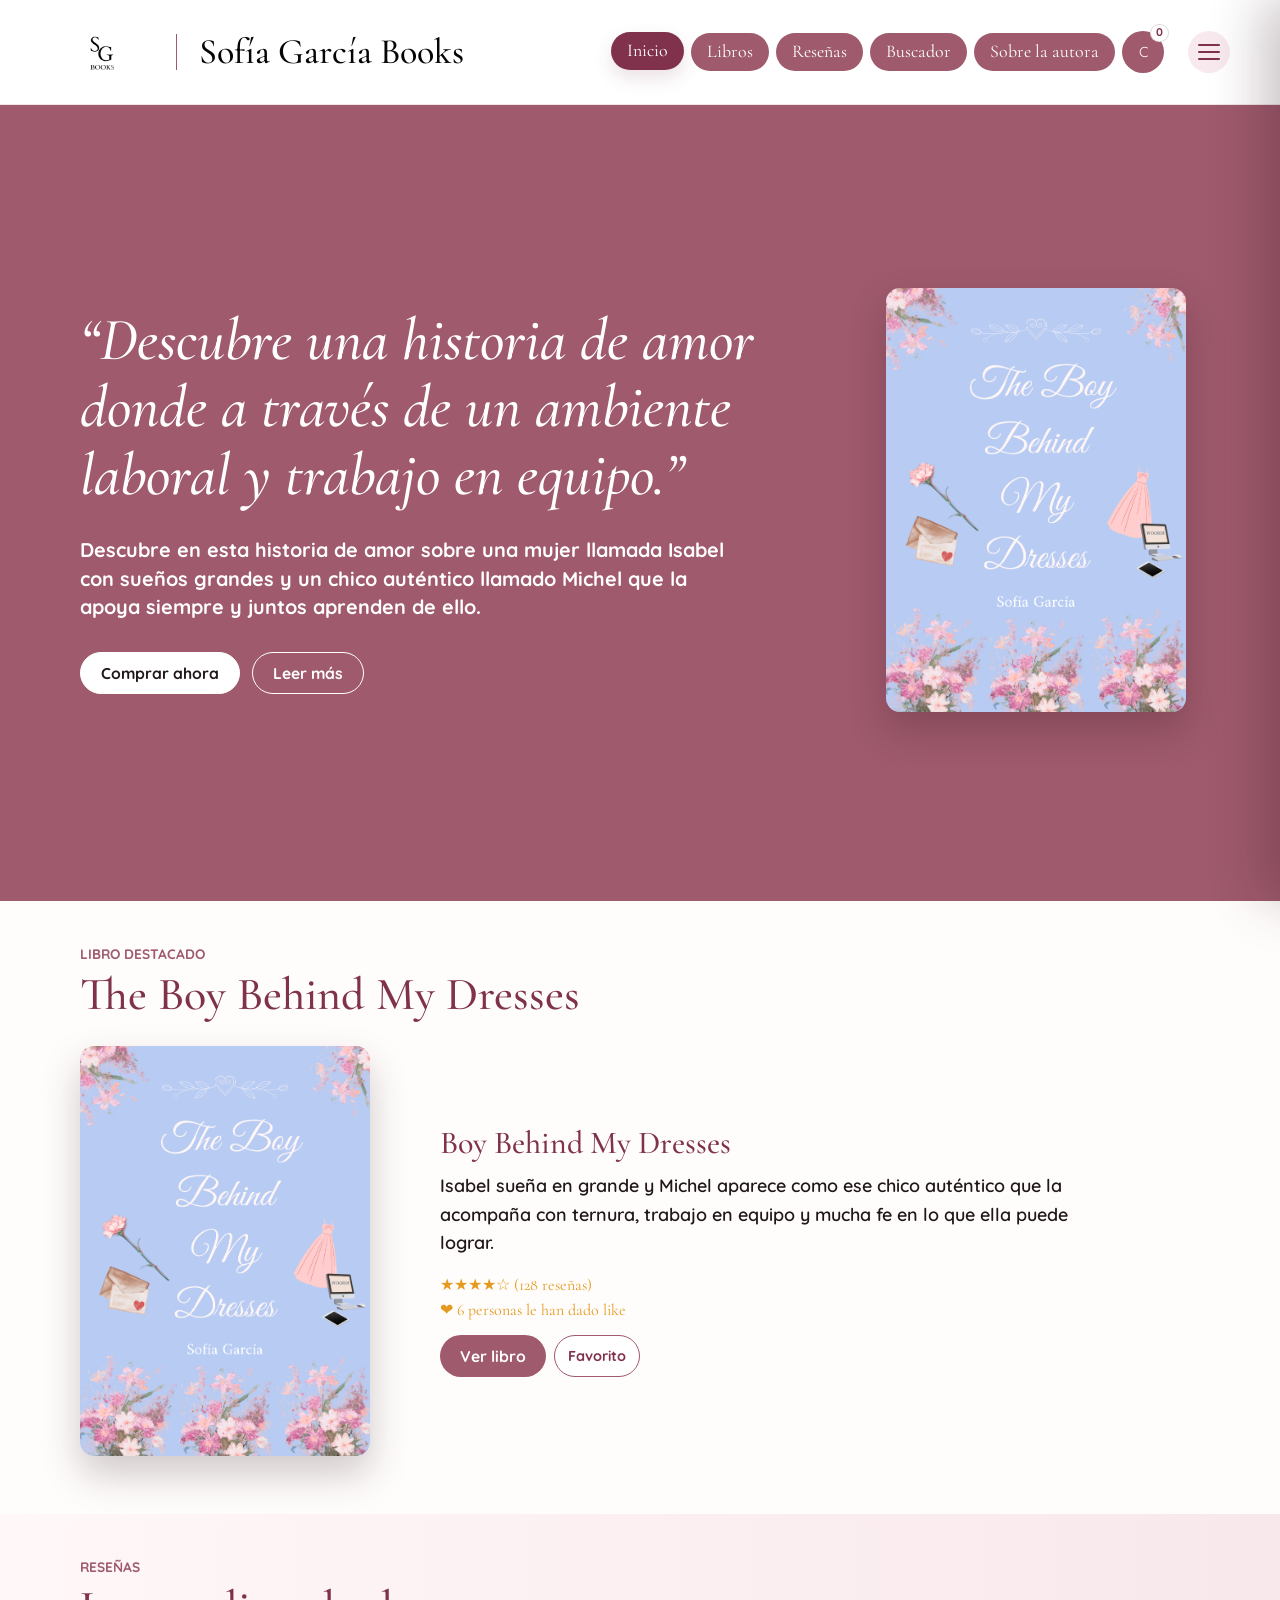
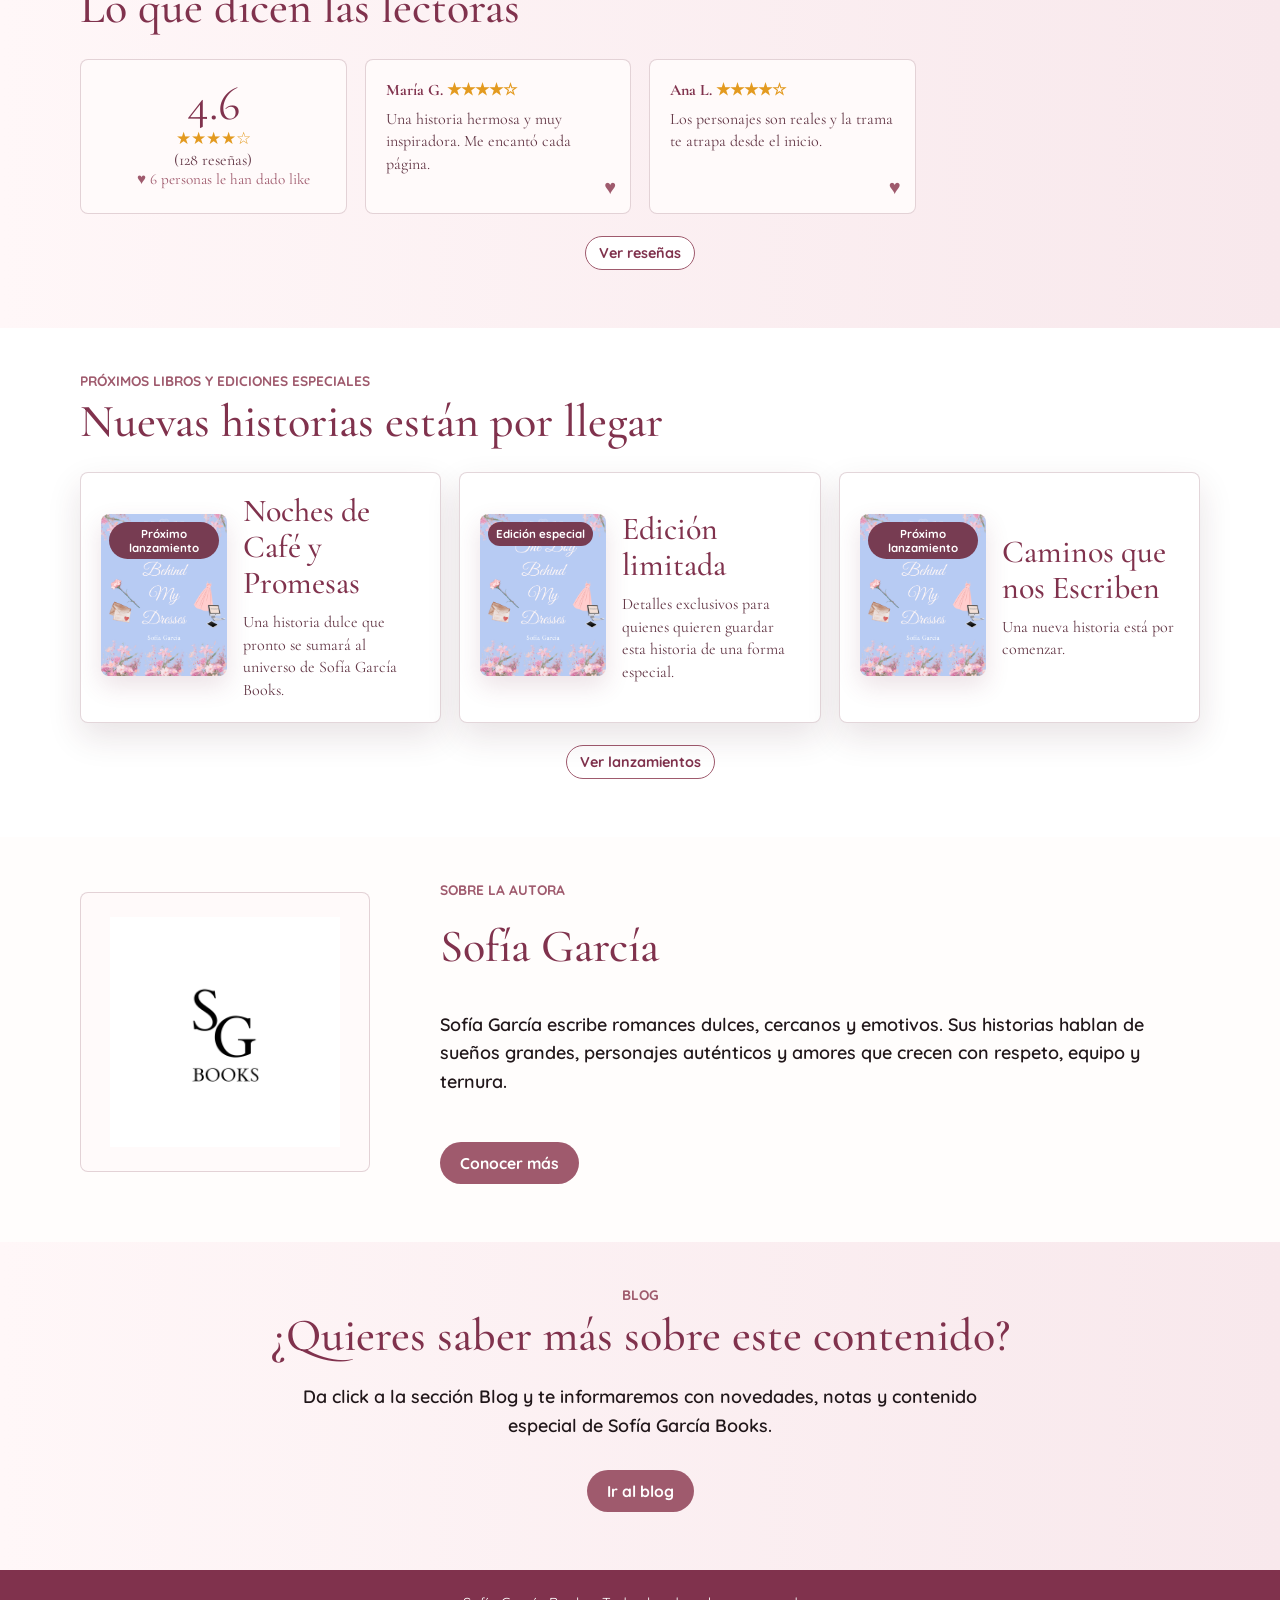
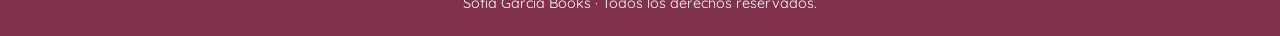
==== commit 800f9df8: "Add files via upload" ====
--- a/index.html
+++ b/index.html
@@ -4,1431 +4,131 @@
   <meta charset="UTF-8">
   <meta name="viewport" content="width=device-width, initial-scale=1.0">
   <title>Sofia Garcia Books</title>
-  <style>
-    @import url("https://fonts.googleapis.com/css2?family=Cormorant+Garamond:wght@400;500;600;700&family=Great+Vibes&family=Quicksand:wght@400;500;600;700&display=swap");
-
-    :root {
-      --rose: #9b596a;
-      --rose-dark: #7b344b;
-      --rose-light: #f4e8ea;
-      --ink: #1a1114;
-      --paper: #fffdfc;
-      --line: rgba(123, 52, 75, .22);
-      --shadow: 0 18px 45px rgba(76, 31, 45, .16);
-      --radius: 22px;
-      --serif: "Cormorant Garamond", Georgia, serif;
-      --script: "Great Vibes", "Brush Script MT", cursive;
-      --sans: "Quicksand", "Trebuchet MS", sans-serif;
-    }
-
-    * {
-      box-sizing: border-box;
-    }
-
-    html {
-      scroll-behavior: smooth;
-    }
-
-    body {
-      margin: 0;
-      background: var(--paper);
-      color: var(--ink);
-      font-family: var(--serif);
-      overflow-x: hidden;
-    }
-
-    body.menu-open {
-      overflow: hidden;
-    }
-
-    button,
-    input,
-    textarea {
-      font: inherit;
-    }
-
-    button,
-    a {
-      -webkit-tap-highlight-color: transparent;
-    }
-
-    .site-header {
-      position: sticky;
-      top: 0;
-      z-index: 20;
-      min-height: 132px;
-      background: rgba(255, 255, 255, .96);
-      border-bottom: 1px solid rgba(155, 89, 106, .12);
-      backdrop-filter: blur(16px);
-    }
-
-    .header-inner {
-      width: min(1240px, calc(100% - 48px));
-      min-height: 132px;
-      margin: 0 auto;
-      display: grid;
-      grid-template-columns: auto 1fr auto;
-      align-items: center;
-      gap: 24px;
-    }
-
-    .brand {
-      display: flex;
-      align-items: center;
-      gap: 18px;
-      color: #050505;
-      text-decoration: none;
-      min-width: 340px;
-    }
-
-    .brand img {
-      width: 128px;
-      height: 108px;
-      object-fit: contain;
-      object-position: left center;
-    }
-
-    .brand-divider {
-      width: 1px;
-      height: 38px;
-      background: var(--rose);
-      opacity: .75;
-    }
-
-    .brand-title {
-      font-family: var(--serif);
-      font-size: clamp(1.75rem, 3vw, 2.3rem);
-      line-height: 1;
-      white-space: nowrap;
-      font-weight: 500;
-    }
-
-    .main-nav {
-      display: flex;
-      align-items: center;
-      justify-content: flex-end;
-      gap: 8px;
-      flex-wrap: wrap;
-    }
-
-    .pill,
-    .icon-pill {
-      border: 0;
-      border-radius: 999px;
-      background: var(--rose);
-      color: white;
-      cursor: pointer;
-      box-shadow: none;
-      transition: transform .18s ease, background .18s ease, box-shadow .18s ease;
-    }
-
-    .pill {
-      display: inline-flex;
-      align-items: center;
-      justify-content: center;
-      min-height: 38px;
-      padding: 4px 22px;
-      font-family: var(--serif);
-      font-size: 1.45rem;
-      line-height: 1;
-      text-decoration: none;
-      white-space: nowrap;
-    }
-
-    .pill:hover,
-    .icon-pill:hover,
-    .pill.active {
-      background: var(--rose-dark);
-      transform: translateY(-1px);
-      box-shadow: 0 8px 18px rgba(123, 52, 75, .18);
-    }
-
-    .icon-pill {
-      position: relative;
-      width: 40px;
-      height: 40px;
-      display: grid;
-      place-items: center;
-      font-size: 1.18rem;
-    }
-
-    .cart-count {
-      position: absolute;
-      right: -3px;
-      top: -7px;
-      min-width: 18px;
-      height: 18px;
-      padding: 0 5px;
-      border-radius: 999px;
-      display: grid;
-      place-items: center;
-      background: #fff;
-      color: var(--rose-dark);
-      font: 700 .72rem/1 var(--sans);
-      border: 1px solid rgba(123, 52, 75, .22);
-    }
-
-    .menu-button {
-      width: 64px;
-      height: 64px;
-      border: 0;
-      background: transparent;
-      cursor: pointer;
-      display: grid;
-      place-items: center;
-      justify-self: end;
-    }
-
-    .menu-button span,
-    .menu-button span::before,
-    .menu-button span::after {
-      display: block;
-      width: 52px;
-      height: 4px;
-      border-radius: 999px;
-      background: #050505;
-      content: "";
-    }
-
-    .menu-button span {
-      position: relative;
-    }
-
-    .menu-button span::before {
-      position: absolute;
-      top: -14px;
-    }
-
-    .menu-button span::after {
-      position: absolute;
-      top: 14px;
-    }
-
-    main {
-      min-height: 100vh;
-    }
-
-    section {
-      scroll-margin-top: 132px;
-    }
-
-    .hero {
-      background: var(--rose);
-      color: white;
-      min-height: 520px;
-      display: grid;
-      align-items: center;
-    }
-
-    .hero-inner {
-      width: min(1120px, calc(100% - 64px));
-      margin: 0 auto;
-      display: grid;
-      grid-template-columns: minmax(0, 1.1fr) minmax(240px, .75fr);
-      align-items: center;
-      gap: clamp(36px, 8vw, 120px);
-      padding: 72px 0;
-    }
-
-    .hero-copy h1 {
-      margin: 0 0 20px;
-      max-width: 720px;
-      font-family: var(--serif);
-      font-size: clamp(2.4rem, 4.3vw, 4.3rem);
-      font-weight: 500;
-      line-height: 1.18;
-      font-style: italic;
-    }
-
-    .hero-copy p {
-      margin: 0;
-      max-width: 660px;
-      font-family: var(--sans);
-      font-size: clamp(1rem, 1.65vw, 1.35rem);
-      line-height: 1.55;
-      font-weight: 600;
-    }
-
-    .actions {
-      margin-top: 44px;
-      display: flex;
-      align-items: center;
-      gap: 20px;
-      flex-wrap: wrap;
-    }
-
-    .button {
-      min-width: 196px;
-      min-height: 58px;
-      border-radius: 18px;
-      border: 2px solid currentColor;
-      padding: 10px 26px;
-      background: transparent;
-      color: inherit;
-      font-family: var(--sans);
-      font-size: clamp(1rem, 1.7vw, 1.55rem);
-      font-weight: 600;
-      cursor: pointer;
-      transition: transform .18s ease, background .18s ease, color .18s ease, box-shadow .18s ease;
-    }
-
-    .button.primary {
-      background: white;
-      border-color: white;
-      color: #171112;
-    }
-
-    .button:hover {
-      transform: translateY(-2px);
-      box-shadow: 0 12px 25px rgba(31, 13, 20, .18);
-    }
-
-    .hero-cover {
-      justify-self: center;
-      width: min(300px, 100%);
-      border-radius: 18px;
-      box-shadow: 0 18px 36px rgba(52, 22, 31, .2);
-    }
-
-    .content-band {
-      padding: 52px 0 64px;
-      background: linear-gradient(90deg, #fff 0%, #fff8f7 100%);
-    }
-
-    .content-band.tint {
-      background: #fff;
-    }
-
-    .content-band.blush {
-      background: linear-gradient(90deg, #fff8f7 0%, #f8e9eb 100%);
-    }
-
-    .section-inner {
-      width: min(1160px, calc(100% - 48px));
-      margin: 0 auto;
-    }
-
-    .section-title {
-      margin: 0 0 22px;
-      color: var(--rose-dark);
-      font-family: var(--serif);
-      font-size: clamp(2.1rem, 3.8vw, 3.15rem);
-      font-weight: 500;
-      line-height: 1.1;
-    }
-
-    .featured-grid {
-      display: grid;
-      grid-template-columns: minmax(190px, 290px) minmax(0, 1fr);
-      gap: clamp(32px, 7vw, 86px);
-      align-items: center;
-    }
-
-    .book-cover {
-      width: 100%;
-      max-width: 290px;
-      border-radius: 16px;
-      box-shadow: var(--shadow);
-    }
-
-    .book-copy h3 {
-      margin: 0 0 28px;
-      color: var(--rose-dark);
-      font-family: var(--script);
-      font-size: clamp(2.05rem, 4vw, 3.25rem);
-      font-weight: 400;
-      line-height: 1.05;
-    }
-
-    .book-copy p,
-    .body-copy {
-      margin: 0 0 26px;
-      max-width: 680px;
-      color: #4f2733;
-      font-family: var(--sans);
-      font-size: 1.08rem;
-      line-height: 1.6;
-      font-weight: 600;
-    }
-
-    .rating {
-      color: var(--rose-dark);
-      font-size: 1.25rem;
-      line-height: 1.6;
-    }
-
-    .stars {
-      color: #ffad1f;
-      letter-spacing: 1px;
-    }
-
-    .heart {
-      color: #f02f45;
-      font-family: var(--sans);
-      font-weight: 700;
-    }
-
-    .rose-button {
-      min-width: 190px;
-      min-height: 56px;
-      margin-top: 26px;
-      border-radius: 18px;
-      border: 0;
-      background: var(--rose);
-      color: white;
-      font-family: var(--serif);
-      font-size: 1.55rem;
-      cursor: pointer;
-      transition: transform .18s ease, background .18s ease;
-    }
-
-    .rose-button:hover {
-      background: var(--rose-dark);
-      transform: translateY(-2px);
-    }
-
-    .reviews-title,
-    .launch-title {
-      text-align: center;
-      color: var(--rose-dark);
-      font-size: clamp(2rem, 3vw, 2.65rem);
-      font-weight: 500;
-      margin: 0 0 22px;
-    }
-
-    .reviews-grid {
-      display: grid;
-      grid-template-columns: 1.05fr repeat(3, 1fr);
-      gap: 16px;
-      align-items: stretch;
-    }
-
-    .review-card {
-      min-height: 138px;
-      padding: 20px 22px;
-      border: 1px solid var(--line);
-      border-radius: 14px;
-      background: linear-gradient(135deg, #fff 0%, #f8eeee 100%);
-      color: #1f1115;
-      box-shadow: 0 10px 28px rgba(123, 52, 75, .08);
-      position: relative;
-    }
-
-    .review-card.score {
-      text-align: center;
-      color: var(--rose-dark);
-    }
-
-    .score-number {
-      font-size: 3rem;
-      line-height: 1;
-    }
-
-    .review-card strong {
-      display: inline-block;
-      margin-bottom: 12px;
-      font-size: 1rem;
-    }
-
-    .review-card p {
-      margin: 0;
-      font-size: 1rem;
-      line-height: 1.35;
-    }
-
-    .small-heart {
-      position: absolute;
-      right: 14px;
-      bottom: 10px;
-      color: var(--rose);
-      font-size: 1.35rem;
-    }
-
-    .rate-row {
-      display: flex;
-      justify-content: center;
-      align-items: center;
-      gap: 20px;
-      flex-wrap: wrap;
-      margin-top: 22px;
-      color: var(--rose-dark);
-      font-size: clamp(1.45rem, 2.6vw, 2rem);
-    }
-
-    .star-rate button {
-      border: 0;
-      background: transparent;
-      color: #ffad1f;
-      cursor: pointer;
-      font-size: 2rem;
-      padding: 0 3px;
-    }
-
-    .launch-grid {
-      display: grid;
-      grid-template-columns: repeat(3, minmax(0, 1fr));
-      gap: 28px;
-    }
-
-    .launch-card {
-      display: grid;
-      grid-template-columns: 150px 1fr;
-      gap: 18px;
-      align-items: center;
-      color: #27181c;
-    }
-
-    .launch-art {
-      position: relative;
-    }
-
-    .launch-art img {
-      width: 150px;
-      aspect-ratio: 1 / 1.28;
-      object-fit: cover;
-      border-radius: 12px;
-      box-shadow: 0 10px 24px rgba(123, 52, 75, .16);
-      filter: saturate(.8) sepia(.1);
-    }
-
-    .tag {
-      position: absolute;
-      left: 0;
-      top: -12px;
-      min-width: 125px;
-      padding: 4px 11px;
-      border-radius: 999px 999px 4px 4px;
-      background: var(--rose);
-      color: white;
-      text-align: center;
-      font-size: .95rem;
-      line-height: 1;
-    }
-
-    .launch-card h3 {
-      margin: 0 0 14px;
-      color: var(--rose-dark);
-      font-size: 1.35rem;
-      font-weight: 500;
-    }
-
-    .launch-card p {
-      margin: 0 0 18px;
-      font-size: 1.05rem;
-      line-height: 1.35;
-    }
-
-    .outline-small {
-      min-width: 110px;
-      min-height: 38px;
-      border-radius: 999px;
-      border: 1px solid var(--rose);
-      background: white;
-      color: var(--rose-dark);
-      cursor: pointer;
-      font-size: 1.05rem;
-    }
-
-    .two-column {
-      display: grid;
-      grid-template-columns: minmax(0, .8fr) minmax(280px, 1.1fr);
-      gap: 44px;
-      align-items: center;
-    }
-
-    .portrait-card {
-      padding: 28px;
-      border: 1px solid var(--line);
-      border-radius: 18px;
-      background: linear-gradient(135deg, #fff, #f9eef0);
-      color: var(--rose-dark);
-      text-align: center;
-      box-shadow: var(--shadow);
-    }
-
-    .monogram {
-      display: grid;
-      place-items: center;
-      width: 150px;
-      height: 150px;
-      margin: 0 auto 16px;
-      border-radius: 50%;
-      border: 1px solid var(--line);
-      background: white;
-      font-size: 4rem;
-      line-height: 1;
-    }
-
-    .cards-grid {
-      display: grid;
-      grid-template-columns: repeat(3, minmax(0, 1fr));
-      gap: 18px;
-    }
-
-    .blog-card {
-      border: 1px solid var(--line);
-      border-radius: 14px;
-      padding: 22px;
-      background: white;
-      box-shadow: 0 8px 22px rgba(123, 52, 75, .08);
-    }
-
-    .blog-card h3 {
-      color: var(--rose-dark);
-      font-size: 1.45rem;
-      margin: 0 0 10px;
-    }
-
-    .blog-card p {
-      margin: 0;
-      font-family: var(--sans);
-      color: #56313a;
-      line-height: 1.5;
-    }
-
-    .contact-form {
-      display: grid;
-      gap: 14px;
-      max-width: 680px;
-    }
-
-    .contact-form input,
-    .contact-form textarea,
-    .search-panel input {
-      width: 100%;
-      border: 1px solid var(--line);
-      border-radius: 14px;
-      padding: 15px 16px;
-      color: var(--rose-dark);
-      background: white;
-      font-family: var(--sans);
-      font-size: 1rem;
-      outline: none;
-    }
-
-    .contact-form textarea {
-      min-height: 130px;
-      resize: vertical;
-    }
-
-    .drawer-backdrop,
-    .modal-backdrop {
-      position: fixed;
-      inset: 0;
-      background: rgba(32, 14, 20, .42);
-      opacity: 0;
-      pointer-events: none;
-      transition: opacity .2s ease;
-      z-index: 40;
-    }
-
-    .drawer {
-      position: fixed;
-      top: 0;
-      right: 0;
-      z-index: 45;
-      width: min(330px, 86vw);
-      height: 100dvh;
-      padding: 30px 28px;
-      background: linear-gradient(160deg, #a95f73 0%, #84364f 100%);
-      color: white;
-      transform: translateX(100%);
-      transition: transform .26s ease;
-      box-shadow: -20px 0 60px rgba(52, 19, 31, .28);
-      overflow-y: auto;
-    }
-
-    .drawer.open {
-      transform: translateX(0);
-    }
-
-    .drawer-backdrop.open,
-    .modal-backdrop.open {
-      opacity: 1;
-      pointer-events: auto;
-    }
-
-    .drawer-close {
-      display: grid;
-      place-items: center;
-      width: 48px;
-      height: 48px;
-      margin-left: auto;
-      border: 0;
-      background: transparent;
-      color: white;
-      cursor: pointer;
-      font-size: 3rem;
-      line-height: 1;
-    }
-
-    .drawer-links {
-      display: grid;
-      gap: 10px;
-      margin-top: 34px;
-    }
-
-    .drawer-links a,
-    .drawer-links button {
-      display: flex;
-      align-items: center;
-      gap: 18px;
-      min-height: 48px;
-      border: 0;
-      background: transparent;
-      color: white;
-      text-decoration: none;
-      cursor: pointer;
-      text-align: left;
-      font-size: 1.2rem;
-    }
-
-    .drawer-icon {
-      width: 26px;
-      text-align: center;
-      font-family: var(--sans);
-      font-size: 1.35rem;
-    }
-
-    .drawer-rule {
-      height: 1px;
-      margin: 18px 0;
-      background: rgba(255, 255, 255, .62);
-    }
-
-    .socials {
-      display: flex;
-      gap: 13px;
-      margin-top: 56px;
-    }
-
-    .socials a {
-      width: 40px;
-      height: 40px;
-      display: grid;
-      place-items: center;
-      border: 2px solid white;
-      border-radius: 50%;
-      color: white;
-      text-decoration: none;
-      font-family: var(--sans);
-      font-weight: 700;
-    }
-
-    .modal {
-      position: fixed;
-      left: 50%;
-      top: 50%;
-      transform: translate(-50%, -46%) scale(.98);
-      z-index: 50;
-      width: min(540px, calc(100% - 34px));
-      max-height: calc(100dvh - 40px);
-      overflow-y: auto;
-      border-radius: 18px;
-      padding: 26px;
-      background: white;
-      color: var(--rose-dark);
-      box-shadow: 0 24px 80px rgba(32, 14, 20, .34);
-      opacity: 0;
-      pointer-events: none;
-      transition: opacity .2s ease, transform .2s ease;
-    }
-
-    .modal.open {
-      opacity: 1;
-      pointer-events: auto;
-      transform: translate(-50%, -50%) scale(1);
-    }
-
-    .modal-head {
-      display: flex;
-      align-items: center;
-      justify-content: space-between;
-      gap: 20px;
-      margin-bottom: 16px;
-    }
-
-    .modal-head h2 {
-      margin: 0;
-      font-size: 2rem;
-      font-weight: 500;
-    }
-
-    .modal-close {
-      width: 40px;
-      height: 40px;
-      border: 0;
-      border-radius: 50%;
-      background: var(--rose-light);
-      color: var(--rose-dark);
-      cursor: pointer;
-      font-size: 1.7rem;
-      line-height: 1;
-    }
-
-    .search-results {
-      margin-top: 18px;
-      display: grid;
-      gap: 12px;
-    }
-
-    .result-item,
-    .cart-line {
-      display: flex;
-      gap: 14px;
-      align-items: center;
-      padding: 12px;
-      border: 1px solid var(--line);
-      border-radius: 14px;
-      background: #fffafa;
-    }
-
-    .result-item img,
-    .cart-line img {
-      width: 54px;
-      height: 72px;
-      border-radius: 7px;
-      object-fit: cover;
-    }
-
-    .toast {
-      position: fixed;
-      left: 50%;
-      bottom: 22px;
-      z-index: 60;
-      transform: translate(-50%, 120%);
-      padding: 13px 20px;
-      border-radius: 999px;
-      background: #271017;
-      color: white;
-      font-family: var(--sans);
-      box-shadow: 0 12px 28px rgba(0, 0, 0, .25);
-      opacity: 0;
-      transition: transform .24s ease, opacity .24s ease;
-    }
-
-    .toast.show {
-      opacity: 1;
-      transform: translate(-50%, 0);
-    }
-
-    footer {
-      padding: 34px 24px;
-      background: var(--rose-dark);
-      color: white;
-      text-align: center;
-      font-family: var(--sans);
-    }
-
-    @media (max-width: 1180px) {
-      .header-inner {
-        grid-template-columns: auto auto;
-      }
-
-      .main-nav {
-        grid-column: 1 / -1;
-        justify-content: center;
-        padding-bottom: 16px;
-      }
-
-      .site-header,
-      .header-inner {
-        min-height: 146px;
-      }
-
-      section {
-        scroll-margin-top: 146px;
-      }
-    }
-
-    @media (max-width: 900px) {
-      .site-header,
-      .header-inner {
-        min-height: 104px;
-      }
-
-      section {
-        scroll-margin-top: 104px;
-      }
-
-      .header-inner {
-        width: min(100% - 28px, 860px);
-        grid-template-columns: minmax(0, 1fr) auto;
-      }
-
-      .brand {
-        min-width: 0;
-        gap: 10px;
-      }
-
-      .brand img {
-        width: 86px;
-        height: 78px;
-      }
-
-      .brand-divider {
-        height: 30px;
-      }
-
-      .brand-title {
-        font-size: clamp(1.35rem, 4.2vw, 2rem);
-        white-space: normal;
-      }
-
-      .main-nav {
-        display: none;
-      }
-
-      .menu-button {
-        width: 54px;
-        height: 54px;
-      }
-
-      .menu-button span,
-      .menu-button span::before,
-      .menu-button span::after {
-        width: 40px;
-        height: 3px;
-      }
-
-      .menu-button span::before {
-        top: -11px;
-      }
-
-      .menu-button span::after {
-        top: 11px;
-      }
-
-      .hero-inner {
-        width: min(100% - 36px, 720px);
-        grid-template-columns: 1fr;
-        text-align: left;
-        padding: 48px 0;
-      }
-
-      .hero-cover {
-        width: min(270px, 72vw);
-      }
-
-      .featured-grid,
-      .two-column {
-        grid-template-columns: 1fr;
-      }
-
-      .featured-grid {
-        justify-items: center;
-      }
-
-      .book-copy {
-        width: 100%;
-      }
-
-      .reviews-grid,
-      .cards-grid,
-      .launch-grid {
-        grid-template-columns: 1fr;
-      }
-
-      .launch-card {
-        grid-template-columns: 132px 1fr;
-      }
-
-      .launch-art img {
-        width: 132px;
-      }
-    }
-
-    @media (max-width: 520px) {
-      .header-inner,
-      .section-inner {
-        width: calc(100% - 28px);
-      }
-
-      .brand img {
-        width: 72px;
-        height: 64px;
-      }
-
-      .brand-divider {
-        display: none;
-      }
-
-      .brand-title {
-        font-size: 1.32rem;
-      }
-
-      .hero-copy h1 {
-        font-size: 2.3rem;
-      }
-
-      .actions {
-        gap: 14px;
-      }
-
-      .button,
-      .rose-button {
-        width: 100%;
-        min-width: 0;
-      }
-
-      .content-band {
-        padding: 42px 0 52px;
-      }
-
-      .launch-card {
-        grid-template-columns: 1fr;
-      }
-
-      .launch-art img {
-        width: min(190px, 80vw);
-      }
-
-      .drawer {
-        width: min(310px, 92vw);
-      }
-    }
-  </style>
+  <link rel="icon" type="image/png" href="logosgb.png">
+  <link rel="apple-touch-icon" href="logosgb.png">
+  <link rel="stylesheet" href="styles.css">
 </head>
-<body>
+<body data-page="inicio">
   <header class="site-header">
     <div class="header-inner">
-      <a class="brand" href="#inicio" aria-label="Ir al inicio">
+      <a class="brand" href="index.html" aria-label="Ir al inicio">
         <img src="logosgb.png" alt="Logo Sofia Garcia Books">
-        <span class="brand-divider" aria-hidden="true"></span>
-        <span class="brand-title">Sofía García Books</span>
+        <span class="brand-title">Sof&iacute;a Garc&iacute;a Books</span>
       </a>
-
       <nav class="main-nav" aria-label="Menu principal">
-        <a class="pill active" href="#inicio">Inicio</a>
-        <a class="pill" href="#libros">Libros</a>
-        <a class="pill" href="#lanzamientos">Próximos Lanzamientos</a>
-        <a class="pill" href="#autora">Sobre la Autora</a>
-        <a class="pill" href="#resenas">Reseñas</a>
-        <a class="pill" href="#blog">Blog</a>
-        <a class="pill" href="#contacto">Contacto</a>
-        <button class="icon-pill" type="button" data-modal="account" aria-label="Mi cuenta">♡</button>
-        <button class="icon-pill" type="button" data-modal="favorites" aria-label="Favoritos">♥</button>
-        <button class="icon-pill" type="button" data-modal="search" aria-label="Buscar">⌕</button>
-        <button class="icon-pill" type="button" data-modal="cart" aria-label="Carrito">🛒<span class="cart-count">0</span></button>
+        <a class="pill active" href="index.html">Inicio</a>
+        <a class="pill" href="libros.html">Libros</a>
+        <a class="pill" href="resenas.html">Rese&ntilde;as</a>
+        <a class="pill" href="buscador.html">Buscador</a>
+        <a class="pill" href="autora.html">Sobre la autora</a>
+        <a class="icon-pill" href="carrito.html" aria-label="Carrito">C<span class="cart-count" data-cart-count>0</span></a>
       </nav>
-
-      <button class="menu-button" type="button" aria-label="Abrir menu" aria-expanded="false">
-        <span aria-hidden="true"></span>
-      </button>
+      <button class="menu-button" type="button" aria-label="Abrir menu" aria-expanded="false"><span aria-hidden="true"></span></button>
     </div>
   </header>
-
   <main>
-    <section class="hero" id="inicio">
+    <section class="hero">
       <div class="hero-inner">
-        <div class="hero-copy">
-          <h1>“Descubre una historia de amor donde a través de un ambiente laboral y trabajo en equipo.”</h1>
-          <p>Descubre en esta historia de amor sobre una mujer llamada Isabel con sueños grandes y un chico autentico llamado Michel que la apoya siempre y juntos aprenden de ello.</p>
+        <div>
+          <h1>&ldquo;Descubre una historia de amor donde a trav&eacute;s de un ambiente laboral y trabajo en equipo.&rdquo;</h1>
+          <p>Descubre en esta historia de amor sobre una mujer llamada Isabel con sue&ntilde;os grandes y un chico aut&eacute;ntico llamado Michel que la apoya siempre y juntos aprenden de ello.</p>
           <div class="actions">
-            <button class="button primary add-cart" type="button">Comprar ahora</button>
-            <a class="button" href="#libros">Leer más</a>
+            <button class="button primary" type="button" data-add-cart="tbbmd">Comprar ahora</button>
+            <a class="button" href="libros.html">Leer m&aacute;s</a>
           </div>
         </div>
-        <img class="hero-cover" src="tbbmd.png" alt="Portada del libro The Boy Behind My Dresses">
+        <img class="hero-cover" src="tbbmd.png" alt="Portada The Boy Behind My Dresses">
       </div>
     </section>
-
-    <section class="content-band" id="libros">
+    <section class="home-preview content-band">
       <div class="section-inner">
-        <h2 class="section-title">Libro destacado</h2>
+        <div class="preview-heading">
+          <p class="kicker">Libro destacado</p>
+          <h2 class="section-title">The Boy Behind My Dresses</h2>
+        </div>
         <div class="featured-grid">
           <img class="book-cover" src="tbbmd.png" alt="The Boy Behind My Dresses">
           <div class="book-copy">
-            <h3>The Boy Behave My Dresses</h3>
-            <p>Sinopsis corta: Una joven llamada Isabel con sueños grandes conoce a un chico autentico llamado Michel que la apoya siempre en sus sueños y metas a través de esta historia ambos juntos aprenden de ello.</p>
-            <div class="rating">
-              <span class="stars">★★★★☆</span> (128 reseñas)<br>
-              <span class="heart">♥</span> 6 personas le han dado like
+            <h3>Boy Behind My Dresses</h3>
+            <p class="body-copy">Isabel sue&ntilde;a en grande y Michel aparece como ese chico aut&eacute;ntico que la acompa&ntilde;a con ternura, trabajo en equipo y mucha fe en lo que ella puede lograr.</p>
+            <div class="rating"><span class="stars">&#9733;&#9733;&#9733;&#9733;&#9734;</span> (128 rese&ntilde;as)<br><span aria-hidden="true">&#10084;</span> 6 personas le han dado like</div>
+            <div class="button-row">
+              <a class="rose-button" href="libros.html">Ver libro</a>
+              <button class="outline-small" type="button" data-add-favorite="tbbmd">Favorito</button>
             </div>
-            <button class="rose-button add-cart" type="button">Comprar ahora</button>
           </div>
         </div>
       </div>
     </section>
-
-    <section class="content-band tint" id="resenas">
+    <section class="home-preview content-band blush">
       <div class="section-inner">
-        <h2 class="reviews-title">Reseñas destacadas</h2>
-        <div class="reviews-grid">
-          <article class="review-card score">
-            <div class="score-number">4.6</div>
-            <div class="stars">★★★★☆</div>
-            <div>(128 reseñas)</div>
-            <p><span class="heart">♥</span> 6 personas le han dado like</p>
-          </article>
-          <article class="review-card">
-            <strong>María G. &nbsp; <span class="stars">★★★★☆</span></strong>
-            <p>Una historia hermosa y muy inspiradora. Me encantó cada página.</p>
-            <span class="small-heart">♥</span>
-          </article>
-          <article class="review-card">
-            <strong>Ana L. &nbsp; <span class="stars">★★★★☆</span></strong>
-            <p>Los personajes son reales y la trama te atrapa desde el inicio.</p>
-            <span class="small-heart">♥</span>
-          </article>
-          <article class="review-card">
-            <strong>Lucía R. &nbsp; <span class="stars">★★★★☆</span></strong>
-            <p>Me hizo reír, llorar y creer en el amor verdadero.</p>
-            <span class="small-heart">♥</span>
-          </article>
+        <div class="preview-heading">
+          <p class="kicker">Rese&ntilde;as</p>
+          <h2 class="section-title">Lo que dicen las lectoras</h2>
         </div>
-        <div class="rate-row">
-          <span>Califica este libro</span>
-          <span class="star-rate" aria-label="Calificar libro">
-            <button type="button" data-rate="1">☆</button>
-            <button type="button" data-rate="2">☆</button>
-            <button type="button" data-rate="3">☆</button>
-            <button type="button" data-rate="4">☆</button>
-            <button type="button" data-rate="5">☆</button>
-          </span>
+        <div class="reviews-grid home-reviews">
+          <article class="review-card score"><div class="score-number">4.6</div><div class="stars">&#9733;&#9733;&#9733;&#9733;&#9734;</div><p>(128 rese&ntilde;as)</p></article>
+          <article class="review-card"><strong>Mar&iacute;a G. <span class="stars">&#9733;&#9733;&#9733;&#9733;&#9734;</span></strong><p>Una historia hermosa y muy inspiradora. Me encant&oacute; cada p&aacute;gina.</p></article>
+          <article class="review-card"><strong>Ana L. <span class="stars">&#9733;&#9733;&#9733;&#9733;&#9734;</span></strong><p>Los personajes son reales y la trama te atrapa desde el inicio.</p></article>
+        </div>
+        <div class="preview-link"><a class="outline-small" href="resenas.html">Ver rese&ntilde;as</a></div>
+      </div>
+    </section>
+    <section class="home-preview content-band tint">
+      <div class="section-inner">
+        <div class="preview-heading">
+          <p class="kicker">Pr&oacute;ximos libros y ediciones especiales</p>
+          <h2 class="section-title">Nuevas historias est&aacute;n por llegar</h2>
+        </div>
+        <div class="launch-grid">
+          <article class="launch-card card"><div class="launch-art"><span class="tag">Pr&oacute;ximo lanzamiento</span><img src="tbbmd.png" alt="Noches de Cafe y Promesas"></div><div><h3>Noches de Caf&eacute; y Promesas</h3><p>Una historia dulce que pronto se sumar&aacute; al universo de Sof&iacute;a Garc&iacute;a Books.</p></div></article>
+          <article class="launch-card card"><div class="launch-art"><span class="tag">Edici&oacute;n especial</span><img src="tbbmd.png" alt="Edicion especial The Boy Behind My Dresses"></div><div><h3>Edici&oacute;n limitada</h3><p>Detalles exclusivos para quienes quieren guardar esta historia de una forma especial.</p></div></article>
+          <article class="launch-card card"><div class="launch-art"><span class="tag">Pr&oacute;ximo lanzamiento</span><img src="tbbmd.png" alt="Caminos que nos Escriben"></div><div><h3>Caminos que nos Escriben</h3><p>Una nueva historia est&aacute; por comenzar.</p></div></article>
+        </div>
+        <div class="preview-link"><a class="outline-small" href="lanzamientos.html">Ver lanzamientos</a></div>
+      </div>
+    </section>
+    <section class="home-preview content-band">
+      <div class="section-inner two-column">
+        <div class="author-card"><img src="logosgb.png" alt="Sofia Garcia Books"></div>
+        <div class="author-copy">
+          <p class="kicker">Sobre la autora</p>
+          <h2 class="section-title">Sof&iacute;a Garc&iacute;a</h2>
+          <p class="body-copy">Sof&iacute;a Garc&iacute;a escribe romances dulces, cercanos y emotivos. Sus historias hablan de sue&ntilde;os grandes, personajes aut&eacute;nticos y amores que crecen con respeto, equipo y ternura.</p>
+          <div class="actions"><a class="rose-button" href="autora.html">Conocer m&aacute;s</a></div>
         </div>
       </div>
     </section>
-
-    <section class="content-band blush" id="lanzamientos">
-      <div class="section-inner">
-        <h2 class="launch-title">Próximos libros y ediciones especiales</h2>
-        <div class="launch-grid">
-          <article class="launch-card">
-            <div class="launch-art">
-              <span class="tag">Próximo lanzamiento</span>
-              <img src="tbbmd.png" alt="Noches de Cafe y Promesas">
-            </div>
-            <div>
-              <h3>Noches de Café y Promesas</h3>
-              <p>Próximamente disponible</p>
-              <button class="outline-small" type="button" data-toast="Te avisaremos cuando este libro esté disponible.">Ver más</button>
-            </div>
-          </article>
-          <article class="launch-card">
-            <div class="launch-art">
-              <span class="tag">Edición especial</span>
-              <img src="tbbmd.png" alt="Edicion especial The Boy Behind My Dresses">
-            </div>
-            <div>
-              <h3>Edición limitada</h3>
-              <p>con contenido exclusivo</p>
-              <button class="outline-small" type="button" data-toast="Edición especial agregada a favoritos.">Ver más</button>
-            </div>
-          </article>
-          <article class="launch-card">
-            <div class="launch-art">
-              <span class="tag">Próximo lanzamiento</span>
-              <img src="tbbmd.png" alt="Caminos que nos Escriben">
-            </div>
-            <div>
-              <h3>Caminos que nos Escriben</h3>
-              <p>Una nueva historia está por comenzar</p>
-              <button class="outline-small" type="button" data-toast="Muy pronto habrá más detalles.">Ver más</button>
-            </div>
-          </article>
-        </div>
-      </div>
-    </section>
-
-    <section class="content-band tint" id="autora">
-      <div class="section-inner two-column">
-        <div class="portrait-card">
-          <div class="monogram">SG</div>
-          <h2 class="section-title">Sofía García</h2>
-        </div>
-        <div>
-          <h2 class="section-title">Sobre la Autora</h2>
-          <p class="body-copy">Sofía García escribe romances sensibles, dulces y cercanos, con protagonistas que descubren su valor mientras construyen vínculos honestos. Sus historias combinan sueños, trabajo, amistad y amor con una voz suave y emotiva.</p>
-          <button class="rose-button" type="button" data-modal="account">Mi cuenta</button>
-        </div>
-      </div>
-    </section>
-
-    <section class="content-band" id="blog">
-      <div class="section-inner">
-        <h2 class="section-title">Blog</h2>
-        <div class="cards-grid">
-          <article class="blog-card">
-            <h3>Notas de escritura</h3>
-            <p>Fragmentos, ideas y detalles del universo de Isabel y Michel.</p>
-          </article>
-          <article class="blog-card">
-            <h3>Detrás del libro</h3>
-            <p>Inspiración, escenas favoritas y momentos especiales del proceso creativo.</p>
-          </article>
-          <article class="blog-card">
-            <h3>Comunidad lectora</h3>
-            <p>Reseñas, preguntas frecuentes y novedades para quienes aman la historia.</p>
-          </article>
-        </div>
-      </div>
-    </section>
-
-    <section class="content-band tint" id="contacto">
-      <div class="section-inner">
-        <h2 class="section-title">Contacto</h2>
-        <form class="contact-form">
-          <input type="text" name="name" placeholder="Nombre" required>
-          <input type="email" name="email" placeholder="Correo" required>
-          <textarea name="message" placeholder="Mensaje" required></textarea>
-          <button class="rose-button" type="submit">Enviar</button>
-        </form>
+    <section class="home-preview content-band blush">
+      <div class="section-inner blog-invite">
+        <p class="kicker">Blog</p>
+        <h2 class="section-title">&iquest;Quieres saber m&aacute;s sobre este contenido?</h2>
+        <p class="body-copy">Da click a la secci&oacute;n Blog y te informaremos con novedades, notas y contenido especial de Sof&iacute;a Garc&iacute;a Books.</p>
+        <div class="actions"><a class="rose-button" href="blog.html">Ir al blog</a></div>
       </div>
     </section>
   </main>
-
-  <footer>
-    Sofia Garcia Books · Romance, sueños y nuevas historias
-  </footer>
-
-  <div class="drawer-backdrop" data-close></div>
+  <footer>Sof&iacute;a Garc&iacute;a Books &middot; Todos los derechos reservados.</footer>
+  <div class="drawer-backdrop"></div>
   <aside class="drawer" aria-hidden="true">
-    <button class="drawer-close" type="button" aria-label="Cerrar menu">×</button>
+    <button class="drawer-close" type="button" aria-label="Cerrar menu">&times;</button>
     <nav class="drawer-links" aria-label="Menu lateral">
-      <a href="#inicio"><span class="drawer-icon">⌂</span>Inicio</a>
-      <a href="#libros"><span class="drawer-icon">□</span>Libros</a>
-      <a href="#lanzamientos"><span class="drawer-icon">✦</span>Próximos Lanzamientos</a>
-      <a href="#resenas"><span class="drawer-icon">☆</span>Reseñas</a>
-      <a href="#autora"><span class="drawer-icon">☻</span>Sobre la Autora</a>
-      <a href="#blog"><span class="drawer-icon">✎</span>Blog</a>
-      <a href="#contacto"><span class="drawer-icon">✉</span>Contacto</a>
+      <a href="index.html">Inicio</a>
+      <a href="libros.html">Libros</a>
+      <a href="resenas.html">Rese&ntilde;as</a>
+      <a href="buscador.html">Buscador</a>
+      <a href="autora.html">Sobre la autora</a>
+      <a href="carrito.html">Carrito</a>
       <div class="drawer-rule"></div>
-      <button type="button" data-modal="search"><span class="drawer-icon">⌕</span>Buscar</button>
-      <button type="button" data-modal="favorites"><span class="drawer-icon">♡</span>Favoritos</button>
-      <button type="button" data-modal="account"><span class="drawer-icon">⚙</span>Mi Cuenta</button>
-      <button type="button" data-modal="cart"><span class="drawer-icon">🛒</span>Carrito</button>
-      <div class="drawer-rule"></div>
-      <button type="button" data-toast="Terminos y condiciones disponibles próximamente."><span class="drawer-icon">▤</span>Terminos y condiciones</button>
+      <a href="lanzamientos.html">Pr&oacute;ximos lanzamientos</a>
+      <a href="blog.html">Blog</a>
+      <a href="favoritos.html">Mis favoritos</a>
+      <a href="cuenta.html">Mi cuenta</a>
+      <a href="contacto.html">Contacto</a>
+      <a href="terminos.html">T&eacute;rminos y condiciones</a>
     </nav>
-    <div class="socials" aria-label="Redes sociales">
-      <a href="#" aria-label="Instagram">◎</a>
-      <a href="#" aria-label="Facebook">f</a>
-      <a href="#" aria-label="TikTok">♪</a>
-    </div>
   </aside>
-
-  <div class="modal-backdrop" data-modal-close></div>
-
-  <section class="modal search-panel" id="modal-search" role="dialog" aria-modal="true" aria-label="Buscar">
-    <div class="modal-head">
-      <h2>Buscar</h2>
-      <button class="modal-close" type="button" data-modal-close>×</button>
-    </div>
-    <input id="searchInput" type="search" placeholder="Buscar libros, reseñas o lanzamientos">
-    <div class="search-results" id="searchResults"></div>
-  </section>
-
-  <section class="modal" id="modal-cart" role="dialog" aria-modal="true" aria-label="Carrito">
-    <div class="modal-head">
-      <h2>Mi carrito</h2>
-      <button class="modal-close" type="button" data-modal-close>×</button>
-    </div>
-    <div id="cartContent"></div>
-    <button class="rose-button" type="button" data-toast="Compra preparada. Gracias por apoyar a Sofia Garcia Books.">Finalizar compra</button>
-  </section>
-
-  <section class="modal" id="modal-favorites" role="dialog" aria-modal="true" aria-label="Favoritos">
-    <div class="modal-head">
-      <h2>Favoritos</h2>
-      <button class="modal-close" type="button" data-modal-close>×</button>
-    </div>
-    <div class="cart-line">
-      <img src="tbbmd.png" alt="The Boy Behind My Dresses">
-      <div>
-        <strong>The Boy Behave My Dresses</strong><br>
-        <span>Guardado en favoritos.</span>
-      </div>
-    </div>
-  </section>
-
-  <section class="modal" id="modal-account" role="dialog" aria-modal="true" aria-label="Mi cuenta">
-    <div class="modal-head">
-      <h2>Mi cuenta</h2>
-      <button class="modal-close" type="button" data-modal-close>×</button>
-    </div>
-    <form class="contact-form">
-      <input type="email" placeholder="Correo electrónico">
-      <input type="password" placeholder="Contraseña">
-      <button class="rose-button" type="button" data-toast="Sesión lista para conectarse a tu cuenta.">Entrar</button>
-    </form>
-  </section>
-
   <div class="toast" id="toast" role="status" aria-live="polite"></div>
-
-  <script>
-    const body = document.body;
-    const menuButton = document.querySelector(".menu-button");
-    const drawer = document.querySelector(".drawer");
-    const drawerBackdrop = document.querySelector(".drawer-backdrop");
-    const drawerClose = document.querySelector(".drawer-close");
-    const modalBackdrop = document.querySelector(".modal-backdrop");
-    const modals = document.querySelectorAll(".modal");
-    const cartCount = document.querySelector(".cart-count");
-    const cartContent = document.getElementById("cartContent");
-    const toast = document.getElementById("toast");
-    const searchInput = document.getElementById("searchInput");
-    const searchResults = document.getElementById("searchResults");
-    let cartItems = 0;
-    let toastTimer;
-
-    const books = [
-      {
-        title: "The Boy Behave My Dresses",
-        detail: "Libro destacado de Sofía García Books",
-        image: "tbbmd.png",
-        anchor: "#libros"
-      },
-      {
-        title: "Noches de Café y Promesas",
-        detail: "Próximo lanzamiento",
-        image: "tbbmd.png",
-        anchor: "#lanzamientos"
-      },
-      {
-        title: "Caminos que nos Escriben",
-        detail: "Una nueva historia está por comenzar",
-        image: "tbbmd.png",
-        anchor: "#lanzamientos"
-      }
-    ];
-
-    function openDrawer() {
-      drawer.classList.add("open");
-      drawerBackdrop.classList.add("open");
-      body.classList.add("menu-open");
-      menuButton.setAttribute("aria-expanded", "true");
-      drawer.setAttribute("aria-hidden", "false");
-    }
-
-    function closeDrawer() {
-      drawer.classList.remove("open");
-      drawerBackdrop.classList.remove("open");
-      body.classList.remove("menu-open");
-      menuButton.setAttribute("aria-expanded", "false");
-      drawer.setAttribute("aria-hidden", "true");
-    }
-
-    function showToast(message) {
-      toast.textContent = message;
-      toast.classList.add("show");
-      clearTimeout(toastTimer);
-      toastTimer = setTimeout(() => toast.classList.remove("show"), 2600);
-    }
-
-    function closeModals() {
-      modals.forEach(modal => modal.classList.remove("open"));
-      modalBackdrop.classList.remove("open");
-      body.classList.remove("menu-open");
-    }
-
-    function openModal(name) {
-      closeDrawer();
-      closeModals();
-      const modal = document.getElementById(`modal-${name}`);
-      if (!modal) return;
-      modal.classList.add("open");
-      modalBackdrop.classList.add("open");
-      body.classList.add("menu-open");
-      if (name === "search") {
-        renderSearch("");
-        setTimeout(() => searchInput.focus(), 60);
-      }
-      if (name === "cart") renderCart();
-    }
-
-    function renderCart() {
-      if (cartItems === 0) {
-        cartContent.innerHTML = "<p class='body-copy'>Tu carrito está listo para recibir The Boy Behave My Dresses.</p>";
-        return;
-      }
-      cartContent.innerHTML = `
-        <div class="cart-line">
-          <img src="tbbmd.png" alt="The Boy Behind My Dresses">
-          <div>
-            <strong>The Boy Behave My Dresses</strong><br>
-            <span>Cantidad: ${cartItems}</span>
-          </div>
-        </div>
-      `;
-    }
-
-    function renderSearch(query) {
-      const clean = query.trim().toLowerCase();
-      const filtered = books.filter(book => !clean || `${book.title} ${book.detail}`.toLowerCase().includes(clean));
-      searchResults.innerHTML = filtered.map(book => `
-        <a class="result-item" href="${book.anchor}" data-result>
-          <img src="${book.image}" alt="${book.title}">
-          <span><strong>${book.title}</strong><br>${book.detail}</span>
-        </a>
-      `).join("") || "<p class='body-copy'>No encontramos resultados con esa búsqueda.</p>";
-    }
-
-    menuButton.addEventListener("click", openDrawer);
-    drawerClose.addEventListener("click", closeDrawer);
-    drawerBackdrop.addEventListener("click", closeDrawer);
-
-    document.addEventListener("click", event => {
-      const modalButton = event.target.closest("[data-modal]");
-      const closeButton = event.target.closest("[data-modal-close]");
-      const toastButton = event.target.closest("[data-toast]");
-      const drawerLink = event.target.closest(".drawer a");
-      const result = event.target.closest("[data-result]");
-
-      if (modalButton) openModal(modalButton.dataset.modal);
-      if (closeButton) closeModals();
-      if (toastButton) showToast(toastButton.dataset.toast);
-      if (drawerLink || result) {
-        closeDrawer();
-        closeModals();
-      }
-    });
-
-    document.querySelectorAll(".add-cart").forEach(button => {
-      button.addEventListener("click", () => {
-        cartItems += 1;
-        cartCount.textContent = cartItems;
-        renderCart();
-        showToast("The Boy Behave My Dresses se agregó al carrito.");
-      });
-    });
-
-    document.querySelector(".contact-form").addEventListener("submit", event => {
-      event.preventDefault();
-      event.currentTarget.reset();
-      showToast("Mensaje enviado. Gracias por escribir.");
-    });
-
-    document.querySelectorAll(".star-rate button").forEach(button => {
-      button.addEventListener("click", () => {
-        const value = Number(button.dataset.rate);
-        document.querySelectorAll(".star-rate button").forEach((star, index) => {
-          star.textContent = index < value ? "★" : "☆";
-        });
-        showToast(`Gracias por calificar con ${value} estrellas.`);
-      });
-    });
-
-    searchInput.addEventListener("input", event => renderSearch(event.target.value));
-
-    document.addEventListener("keydown", event => {
-      if (event.key === "Escape") {
-        closeDrawer();
-        closeModals();
-      }
-    });
-
-    const navLinks = document.querySelectorAll(".main-nav a");
-    const observer = new IntersectionObserver(entries => {
-      entries.forEach(entry => {
-        if (!entry.isIntersecting) return;
-        navLinks.forEach(link => link.classList.toggle("active", link.getAttribute("href") === `#${entry.target.id}`));
-      });
-    }, { rootMargin: "-35% 0px -55% 0px", threshold: 0 });
-
-    document.querySelectorAll("main section[id]").forEach(section => observer.observe(section));
-    renderSearch("");
-    renderCart();
-  </script>
+  <script src="app.js"></script>
 </body>
 </html>
--- a/styles.css
+++ b/styles.css
@@ -0,0 +1,1501 @@
+@import url("https://fonts.googleapis.com/css2?family=Cormorant+Garamond:ital,wght@0,400;0,500;0,600;0,700;1,500;1,600;1,700&family=Great+Vibes&family=Quicksand:wght@400;500;600;700&display=block");
+
+:root {
+  --rose: #9f5a6d;
+  --rose-dark: #80324d;
+  --rose-soft: #f7e9ed;
+  --rose-pale: #fff8f8;
+  --ink: #21171a;
+  --muted: #633746;
+  --paper: #fffdfc;
+  --line: rgba(115, 52, 73, .2);
+  --shadow: 0 14px 34px rgba(69, 28, 42, .12);
+  --serif: "Cormorant Garamond", Georgia, serif;
+  --script: "Great Vibes", "Cormorant Garamond", cursive;
+  --sans: "Quicksand", "Trebuchet MS", sans-serif;
+}
+
+* {
+  box-sizing: border-box;
+}
+
+html {
+  scroll-behavior: smooth;
+}
+
+body {
+  margin: 0;
+  background: var(--paper);
+  color: var(--ink);
+  font-family: var(--serif);
+  font-size: 17px;
+  overflow-x: hidden;
+}
+
+body.menu-open {
+  overflow: hidden;
+}
+
+button,
+input,
+textarea,
+select {
+  font: inherit;
+}
+
+a,
+button {
+  -webkit-tap-highlight-color: transparent;
+}
+
+.site-header {
+  position: sticky;
+  top: 0;
+  z-index: 30;
+  background: rgba(255, 255, 255, .96);
+  border-bottom: 1px solid rgba(155, 89, 106, .16);
+  backdrop-filter: blur(14px);
+}
+
+.header-inner {
+  width: min(1180px, calc(100% - 32px));
+  min-height: 104px;
+  margin: 0 auto;
+  display: grid;
+  grid-template-columns: auto 1fr auto;
+  align-items: center;
+  gap: 24px;
+}
+
+.brand {
+  display: inline-flex;
+  align-items: center;
+  gap: 22px;
+  min-width: 315px;
+  color: #050505;
+  text-decoration: none;
+}
+
+.brand img {
+  width: 104px;
+  height: 82px;
+  object-fit: contain;
+}
+
+.brand-title {
+  padding-left: 22px;
+  border-left: 1px solid var(--rose);
+  font-size: clamp(1.55rem, 2.8vw, 2.45rem);
+  line-height: 1;
+  font-weight: 500;
+  white-space: nowrap;
+}
+
+.main-nav {
+  display: flex;
+  align-items: center;
+  justify-content: flex-end;
+  gap: 7px;
+  flex-wrap: wrap;
+}
+
+.pill,
+.icon-pill,
+.rose-button,
+.button,
+.outline-small {
+  border: 0;
+  border-radius: 999px;
+  cursor: pointer;
+  text-decoration: none;
+  transition: transform .18s ease, background .18s ease, box-shadow .18s ease, color .18s ease;
+}
+
+.pill {
+  display: inline-flex;
+  align-items: center;
+  justify-content: center;
+  gap: 7px;
+  min-height: 38px;
+  padding: 8px 16px;
+  background: var(--rose);
+  color: white;
+  font-size: 1.12rem;
+  line-height: 1;
+  white-space: nowrap;
+}
+
+.pill:hover,
+.pill.active,
+.icon-pill.active,
+.icon-pill:hover,
+.rose-button:hover {
+  background: var(--rose-dark);
+  box-shadow: 0 8px 18px rgba(123, 52, 75, .15);
+  transform: translateY(-1px);
+}
+
+.icon-pill {
+  position: relative;
+  width: 42px;
+  height: 42px;
+  display: grid;
+  place-items: center;
+  background: var(--rose);
+  color: white;
+  font-family: var(--sans);
+  font-size: .9rem;
+}
+
+.account-pill {
+  background: #fff7f8;
+  color: var(--rose-dark);
+  border: 1px solid var(--line);
+}
+
+.account-pill:hover,
+.account-pill.active {
+  background: var(--rose-dark);
+  color: white;
+}
+
+.nav-icon {
+  width: 18px;
+  height: 18px;
+  flex: 0 0 auto;
+  color: currentColor;
+  stroke: currentColor;
+  stroke-width: 2;
+  stroke-linecap: round;
+  stroke-linejoin: round;
+  fill: none;
+}
+
+.main-nav .nav-icon {
+  width: 15px;
+  height: 15px;
+}
+
+.icon-pill .nav-icon {
+  width: 21px;
+  height: 21px;
+}
+
+.icon-pill .cart-letter {
+  display: none;
+}
+
+.cart-count {
+  position: absolute;
+  right: -5px;
+  top: -7px;
+  min-width: 18px;
+  height: 18px;
+  padding: 0 5px;
+  border-radius: 999px;
+  display: grid;
+  place-items: center;
+  background: white;
+  color: var(--rose-dark);
+  border: 1px solid var(--line);
+  font: 700 .7rem/1 var(--sans);
+}
+
+.account-shell {
+  display: grid;
+  grid-template-columns: minmax(260px, .78fr) minmax(0, 1.22fr);
+  gap: 28px;
+  align-items: start;
+}
+
+.account-panel,
+.account-activity {
+  border: 1px solid var(--line);
+  border-radius: 8px;
+  background: white;
+  box-shadow: var(--shadow);
+  padding: 22px;
+}
+
+.account-panel {
+  display: grid;
+  gap: 18px;
+}
+
+.account-summary {
+  display: grid;
+  gap: 18px;
+}
+
+.account-avatar {
+  width: 78px;
+  height: 78px;
+  display: grid;
+  place-items: center;
+  border-radius: 50%;
+  background: var(--rose-soft);
+  color: var(--rose-dark);
+  font-family: var(--serif);
+  font-size: 2.35rem;
+  line-height: 1;
+}
+
+.account-panel h2,
+.account-summary h2,
+.account-activity h2 {
+  margin: 0 0 12px;
+  color: var(--rose-dark);
+  font-size: clamp(1.55rem, 3vw, 2.15rem);
+  font-weight: 500;
+  line-height: 1.08;
+}
+
+.account-panel p,
+.account-activity p {
+  margin: 0;
+  color: var(--muted);
+  font-family: var(--sans);
+  font-size: .98rem;
+  font-weight: 600;
+  line-height: 1.5;
+}
+
+.account-form {
+  max-width: none;
+}
+
+.account-grid {
+  display: grid;
+  grid-template-columns: repeat(4, minmax(0, 1fr));
+  gap: 12px;
+}
+
+.account-stat {
+  min-height: 120px;
+  display: grid;
+  align-content: center;
+  gap: 6px;
+  padding: 18px;
+  border: 1px solid var(--line);
+  border-radius: 8px;
+  background: #fffafa;
+}
+
+.account-stat strong {
+  color: var(--rose-dark);
+  font-size: clamp(2rem, 4vw, 3rem);
+  line-height: 1;
+  font-weight: 500;
+}
+
+.account-stat span {
+  color: var(--muted);
+  font-family: var(--sans);
+  font-size: .86rem;
+  font-weight: 700;
+  line-height: 1.25;
+}
+
+.account-list {
+  display: grid;
+  gap: 10px;
+  margin-top: 14px;
+}
+
+.account-list-item {
+  display: grid;
+  grid-template-columns: 46px 1fr;
+  gap: 12px;
+  align-items: center;
+  padding: 12px;
+  border: 1px solid var(--line);
+  border-radius: 8px;
+  background: #fffafa;
+  color: var(--ink);
+  text-decoration: none;
+}
+
+.account-list-item img {
+  width: 46px;
+  border-radius: 6px;
+}
+
+.account-list-item strong,
+.account-list-item span {
+  display: block;
+}
+
+.account-list-item strong {
+  color: var(--rose-dark);
+  font-size: 1rem;
+  line-height: 1.15;
+}
+
+.account-list-item span {
+  margin-top: 3px;
+  color: var(--muted);
+  font-family: var(--sans);
+  font-size: .86rem;
+  font-weight: 600;
+}
+
+.menu-button {
+  width: 42px;
+  height: 42px;
+  border: 0;
+  border-radius: 50%;
+  background: var(--rose-soft);
+  cursor: pointer;
+  display: grid;
+  place-items: center;
+}
+
+.menu-button span,
+.menu-button span::before,
+.menu-button span::after {
+  display: block;
+  width: 22px;
+  height: 2px;
+  border-radius: 999px;
+  background: var(--rose-dark);
+  content: "";
+}
+
+.menu-button span {
+  position: relative;
+}
+
+.menu-button span::before,
+.menu-button span::after {
+  position: absolute;
+  left: 0;
+}
+
+.menu-button span::before {
+  top: -7px;
+}
+
+.menu-button span::after {
+  top: 7px;
+}
+
+main {
+  min-height: calc(100vh - 160px);
+}
+
+.hero {
+  min-height: calc(100vh - 104px);
+  background: var(--rose);
+  color: white;
+  display: grid;
+  align-items: center;
+}
+
+.hero-inner,
+.section-inner {
+  width: min(1120px, calc(100% - 36px));
+  margin: 0 auto;
+}
+
+.hero-inner {
+  display: grid;
+  grid-template-columns: minmax(0, 1.16fr) minmax(220px, .55fr);
+  gap: clamp(36px, 8vw, 120px);
+  align-items: center;
+  padding: 64px 0 70px;
+}
+
+.hero h1,
+.page-hero h1 {
+  margin: 0 0 16px;
+  font-size: clamp(2.3rem, 4.7vw, 4.35rem);
+  line-height: 1.12;
+  font-weight: 500;
+}
+
+.hero h1 {
+  max-width: 700px;
+  font-style: italic;
+  color: white;
+  letter-spacing: 0;
+}
+
+.hero p,
+.page-hero p,
+.body-copy {
+  margin: 0;
+  max-width: 680px;
+  font-family: var(--sans);
+  font-size: clamp(.98rem, 1.4vw, 1.12rem);
+  line-height: 1.6;
+  font-weight: 600;
+}
+
+.hero p {
+  max-width: 660px;
+  margin-top: 28px;
+  color: white;
+  font-size: clamp(1.05rem, 1.55vw, 1.32rem);
+  line-height: 1.45;
+  font-weight: 700;
+}
+
+.home-rights {
+  margin: 0 0 24px;
+  color: white;
+  font-family: var(--serif);
+  font-size: clamp(1.45rem, 2.6vw, 2.35rem);
+  line-height: 1.05;
+}
+
+.home-rights span {
+  display: inline-block;
+  margin-top: 8px;
+  font-family: var(--sans);
+  font-size: .9rem;
+  font-weight: 600;
+  letter-spacing: 0;
+  text-transform: uppercase;
+}
+
+.hero-cover,
+.book-cover {
+  width: 100%;
+  max-width: 300px;
+  justify-self: center;
+  border-radius: 14px;
+  box-shadow: 0 18px 38px rgba(42, 14, 25, .22);
+}
+
+.hero-cover {
+  max-width: 300px;
+  border-radius: 14px;
+}
+
+.actions {
+  margin-top: 30px;
+  display: flex;
+  align-items: center;
+  gap: 12px;
+  flex-wrap: wrap;
+}
+
+.button,
+.rose-button {
+  display: inline-flex;
+  align-items: center;
+  justify-content: center;
+  min-height: 42px;
+  padding: 9px 20px;
+  font-family: var(--sans);
+  font-size: .98rem;
+  font-weight: 700;
+}
+
+.button {
+  border: 1px solid currentColor;
+  color: inherit;
+  background: transparent;
+}
+
+.button.primary,
+.rose-button {
+  background: var(--rose);
+  color: white;
+}
+
+.hero .button.primary {
+  background: white;
+  color: var(--ink);
+  border-color: white;
+}
+
+.button:hover,
+.outline-small:hover {
+  transform: translateY(-1px);
+  box-shadow: 0 10px 22px rgba(42, 14, 25, .13);
+}
+
+.page-hero {
+  padding: 48px 0 34px;
+  background: linear-gradient(90deg, #fff 0%, var(--rose-pale) 100%);
+}
+
+.page-hero h1,
+.section-title {
+  color: var(--rose-dark);
+  font-family: var(--serif);
+  font-weight: 500;
+}
+
+.content-band {
+  padding: 44px 0 58px;
+}
+
+.content-band.tint {
+  background: #fff;
+}
+
+.content-band.blush {
+  background: linear-gradient(90deg, #fff7f8 0%, #f8e8ec 100%);
+}
+
+.section-title {
+  margin: 0 0 22px;
+  font-size: clamp(2rem, 3.6vw, 3.25rem);
+  line-height: 1.08;
+}
+
+.featured-grid,
+.two-column {
+  display: grid;
+  grid-template-columns: minmax(190px, 290px) minmax(0, 1fr);
+  gap: clamp(28px, 6vw, 70px);
+  align-items: center;
+}
+
+.book-copy h2,
+.book-copy h3,
+.card h3,
+.blog-card h3 {
+  margin: 0 0 10px;
+  color: var(--rose-dark);
+  font-size: clamp(1.35rem, 2.7vw, 2rem);
+  line-height: 1.12;
+  font-weight: 500;
+}
+
+.book-copy h2 {
+  font-family: var(--script);
+  font-size: clamp(3rem, 5.2vw, 4.25rem);
+  font-weight: 400;
+}
+
+.rating,
+.stars {
+  color: #e39a1f;
+}
+
+.kicker {
+  margin: 0 0 8px;
+  color: var(--rose);
+  font-family: var(--sans);
+  font-size: .86rem;
+  font-weight: 700;
+  letter-spacing: 0;
+  text-transform: uppercase;
+}
+
+.preview-heading {
+  margin-bottom: 26px;
+}
+
+.preview-link {
+  margin-top: 22px;
+  display: flex;
+  justify-content: center;
+}
+
+.blog-invite {
+  text-align: center;
+}
+
+.blog-invite .body-copy {
+  margin: 0 auto;
+}
+
+.blog-invite .actions {
+  justify-content: center;
+}
+
+.rating {
+  margin-top: 16px;
+  font-size: 1rem;
+  line-height: 1.55;
+}
+
+.cards-grid,
+.reviews-grid,
+.launch-grid {
+  display: grid;
+  grid-template-columns: repeat(3, minmax(0, 1fr));
+  gap: 18px;
+}
+
+.reviews-grid {
+  grid-template-columns: repeat(4, minmax(0, 1fr));
+}
+
+.card,
+.review-card,
+.blog-card {
+  border: 1px solid var(--line);
+  border-radius: 8px;
+  background: white;
+  box-shadow: var(--shadow);
+  padding: 20px;
+}
+
+.review-card.score {
+  text-align: center;
+  color: var(--rose-dark);
+}
+
+.score-number {
+  font-size: 3rem;
+  line-height: 1;
+}
+
+.review-card strong {
+  display: block;
+  margin-bottom: 8px;
+  color: var(--rose-dark);
+  font-size: 1rem;
+}
+
+.review-card p,
+.blog-card p,
+.card p {
+  margin: 0;
+  color: var(--muted);
+  font-size: 1rem;
+  line-height: 1.42;
+}
+
+.review-card p,
+.review-card strong {
+  font-family: var(--serif);
+}
+
+.review-card {
+  position: relative;
+  min-height: 155px;
+  background: #fffafa;
+  box-shadow: none;
+}
+
+.review-card::after {
+  content: "\2665";
+  position: absolute;
+  right: 14px;
+  bottom: 13px;
+  color: var(--rose);
+  font-size: 1.25rem;
+}
+
+.review-card.score::after {
+  left: 56px;
+  right: auto;
+  bottom: 25px;
+  content: "\2665  6 personas le han dado like";
+  font-size: .95rem;
+}
+
+.reviews-title {
+  margin-bottom: 26px;
+  text-align: center;
+}
+
+.rating-row {
+  margin-top: 26px;
+  color: var(--rose-dark);
+  font-size: clamp(1.8rem, 3vw, 2.35rem);
+  text-align: center;
+}
+
+.rating-row .stars {
+  margin-left: 18px;
+  font-size: 2rem;
+  vertical-align: 2px;
+}
+
+.featured-label {
+  margin-bottom: 24px;
+}
+
+.book-note {
+  margin-top: 20px;
+  max-width: 740px;
+  color: var(--muted);
+  font-family: var(--serif);
+  font-size: 1.12rem;
+  line-height: 1.55;
+}
+
+.author-card {
+  position: relative;
+  border: 1px solid var(--line);
+  border-radius: 8px;
+  padding: 24px;
+  background: #fffafa;
+}
+
+.author-card img {
+  width: 100%;
+  max-width: 230px;
+  display: block;
+  margin: auto;
+}
+
+.official-author-card {
+  border-color: rgba(180, 137, 66, .45);
+  background: linear-gradient(145deg, #fffafa, #fff7ed);
+  box-shadow: 0 18px 42px rgba(104, 60, 28, .12);
+}
+
+.official-author-card .verified-badge {
+  position: absolute;
+  right: 18px;
+  top: 18px;
+  width: 34px;
+  height: 34px;
+  font-size: .95rem;
+}
+
+.author-copy {
+  display: grid;
+  gap: 16px;
+}
+
+.author-copy .body-copy {
+  max-width: 760px;
+}
+
+.search-results {
+  display: grid;
+  gap: 12px;
+}
+
+.review-form,
+.contact-form,
+.account-form {
+  display: grid;
+  gap: 12px;
+  max-width: 680px;
+}
+
+.review-form {
+  margin-top: 28px;
+  padding: 20px;
+  border: 1px solid var(--line);
+  border-radius: 8px;
+  background: var(--rose-pale);
+}
+
+.form-grid {
+  display: grid;
+  grid-template-columns: 1fr 170px;
+  gap: 12px;
+}
+
+input,
+textarea,
+select {
+  width: 100%;
+  border: 1px solid var(--line);
+  border-radius: 8px;
+  padding: 12px 13px;
+  background: white;
+  color: var(--rose-dark);
+  font-family: var(--sans);
+  font-size: .98rem;
+  outline: none;
+}
+
+textarea {
+  min-height: 126px;
+  resize: vertical;
+}
+
+.launch-card {
+  position: relative;
+  display: grid;
+  grid-template-columns: 126px 1fr;
+  gap: 16px;
+  align-items: center;
+}
+
+.launch-art {
+  position: relative;
+}
+
+.launch-art img {
+  width: 126px;
+  aspect-ratio: 1 / 1.28;
+  object-fit: cover;
+  border-radius: 8px;
+  box-shadow: 0 10px 24px rgba(123, 52, 75, .14);
+}
+
+.tag {
+  position: absolute;
+  left: 8px;
+  top: 8px;
+  z-index: 1;
+  max-width: calc(100% - 16px);
+  padding: 5px 8px;
+  border-radius: 999px;
+  background: rgba(115, 52, 73, .94);
+  color: white;
+  font-family: var(--sans);
+  font-size: .72rem;
+  font-weight: 700;
+  line-height: 1.15;
+  text-align: center;
+}
+
+.outline-small {
+  display: inline-flex;
+  align-items: center;
+  justify-content: center;
+  min-height: 34px;
+  padding: 7px 13px;
+  border: 1px solid var(--rose);
+  background: white;
+  color: var(--rose-dark);
+  font-family: var(--sans);
+  font-size: .9rem;
+  font-weight: 700;
+}
+
+.button-row {
+  display: flex;
+  gap: 8px;
+  flex-wrap: wrap;
+  margin-top: 12px;
+}
+
+.blog-actions {
+  display: flex;
+  align-items: center;
+  justify-content: space-between;
+  gap: 12px;
+  margin-top: 16px;
+}
+
+.like-button {
+  border: 1px solid var(--line);
+  border-radius: 999px;
+  background: var(--rose-pale);
+  color: var(--rose-dark);
+  cursor: pointer;
+  min-height: 34px;
+  padding: 6px 12px;
+  font-family: var(--sans);
+  font-weight: 700;
+  font-size: .9rem;
+}
+
+.author-blog-hero {
+  padding: 56px 0 46px;
+  background:
+    linear-gradient(135deg, rgba(255, 253, 252, .94), rgba(247, 233, 237, .86)),
+    linear-gradient(90deg, #fff 0%, #f9edf0 46%, #fff8ef 100%);
+  border-bottom: 1px solid rgba(180, 137, 66, .18);
+}
+
+.author-blog-shell {
+  display: grid;
+  grid-template-columns: minmax(0, 1fr) minmax(250px, 330px);
+  gap: clamp(24px, 5vw, 54px);
+  align-items: stretch;
+}
+
+.official-profile {
+  display: grid;
+  grid-template-columns: 164px minmax(0, 1fr);
+  gap: clamp(22px, 4vw, 38px);
+  align-items: center;
+}
+
+.author-avatar-frame {
+  width: 164px;
+  height: 164px;
+  display: grid;
+  place-items: center;
+  border: 1px solid rgba(180, 137, 66, .55);
+  border-radius: 50%;
+  background: radial-gradient(circle at 36% 24%, #fff 0%, #fff7ed 44%, #f2d8df 100%);
+  box-shadow: 0 18px 38px rgba(80, 42, 51, .14);
+}
+
+.author-avatar-frame img {
+  width: 112px;
+  height: 88px;
+  object-fit: contain;
+}
+
+.official-profile-copy h1 {
+  margin: 0 0 14px;
+  color: var(--rose-dark);
+  font-size: clamp(3rem, 7vw, 6rem);
+  line-height: .92;
+  font-weight: 500;
+}
+
+.official-profile-copy p {
+  margin: 0;
+  max-width: 760px;
+  color: #4a2b33;
+  font-family: var(--sans);
+  font-weight: 600;
+  line-height: 1.65;
+}
+
+.verified-badge {
+  display: inline-grid;
+  place-items: center;
+  width: .44em;
+  height: .44em;
+  border-radius: 50%;
+  background: linear-gradient(135deg, #c99b42, #fff0ad 48%, #a87321);
+  color: #4d2c08;
+  font-family: var(--sans);
+  font-size: .44em;
+  font-weight: 700;
+  vertical-align: .2em;
+  box-shadow: 0 7px 18px rgba(138, 96, 32, .22);
+}
+
+.profile-ribbon {
+  margin-top: 22px;
+  display: flex;
+  flex-wrap: wrap;
+  gap: 8px;
+}
+
+.profile-ribbon span,
+.post-meta span {
+  min-height: 30px;
+  display: inline-flex;
+  align-items: center;
+  border: 1px solid rgba(180, 137, 66, .32);
+  border-radius: 999px;
+  padding: 5px 11px;
+  background: rgba(255, 255, 255, .78);
+  color: #704d19;
+  font-family: var(--sans);
+  font-size: .78rem;
+  font-weight: 700;
+}
+
+.author-access-panel {
+  align-self: center;
+  padding: 22px;
+  border: 1px solid rgba(180, 137, 66, .26);
+  border-radius: 8px;
+  background: rgba(255, 255, 255, .72);
+  box-shadow: 0 14px 32px rgba(82, 43, 55, .09);
+}
+
+.author-access-panel h2 {
+  margin: 0 0 12px;
+  color: var(--rose-dark);
+  font-size: 2rem;
+  font-weight: 500;
+}
+
+.author-access-panel p {
+  margin: 0 0 12px;
+  color: var(--muted);
+  font-family: var(--sans);
+  font-size: .95rem;
+  font-weight: 600;
+  line-height: 1.45;
+}
+
+.editorial-band {
+  background: linear-gradient(180deg, #fffdfc 0%, #fff8f8 100%);
+}
+
+.editorial-layout {
+  display: grid;
+  grid-template-columns: minmax(0, 1.18fr) minmax(300px, .82fr);
+  gap: 20px;
+  align-items: start;
+}
+
+.post-column {
+  display: grid;
+  gap: 20px;
+}
+
+.editorial-post {
+  overflow: hidden;
+  border: 1px solid rgba(115, 52, 73, .18);
+  border-radius: 8px;
+  background: white;
+  box-shadow: 0 18px 40px rgba(69, 28, 42, .1);
+}
+
+.feature-post {
+  min-height: 100%;
+}
+
+.post-media {
+  background: #2f1b20;
+}
+
+.cinematic-banner {
+  height: clamp(280px, 42vw, 470px);
+  display: grid;
+  place-items: center;
+  background:
+    linear-gradient(90deg, rgba(34, 19, 24, .96), rgba(99, 55, 70, .72)),
+    #2f1b20;
+}
+
+.cinematic-banner img {
+  width: min(245px, 45%);
+  max-height: calc(100% - 48px);
+  object-fit: contain;
+  border-radius: 8px;
+  box-shadow: 0 24px 52px rgba(0, 0, 0, .32);
+}
+
+.post-body {
+  padding: clamp(20px, 4vw, 34px);
+}
+
+.post-meta {
+  display: flex;
+  gap: 8px;
+  flex-wrap: wrap;
+  margin-bottom: 16px;
+}
+
+.post-body h2 {
+  margin: 0 0 14px;
+  color: var(--rose-dark);
+  font-size: clamp(1.8rem, 3.4vw, 3.2rem);
+  line-height: 1.02;
+  font-weight: 500;
+}
+
+.post-column .post-body h2 {
+  font-size: clamp(1.45rem, 2.5vw, 2.15rem);
+}
+
+.post-body p {
+  margin: 0;
+  color: #4b2e36;
+  font-family: var(--sans);
+  font-size: 1rem;
+  font-weight: 600;
+  line-height: 1.62;
+}
+
+.post-playlist {
+  margin-top: 18px;
+  display: flex;
+  align-items: center;
+  gap: 10px;
+  flex-wrap: wrap;
+  color: var(--rose-dark);
+  font-family: var(--sans);
+  font-size: .92rem;
+  font-weight: 700;
+}
+
+.post-playlist a {
+  color: #704d19;
+  text-decoration: none;
+  border-bottom: 1px solid rgba(180, 137, 66, .42);
+}
+
+.moodboard-grid {
+  margin-top: 18px;
+  display: grid;
+  grid-template-columns: 1fr 1fr;
+  gap: 8px;
+}
+
+.moodboard-grid span {
+  min-height: 92px;
+  border-radius: 8px;
+}
+
+.moodboard-grid span:nth-child(1) {
+  background: linear-gradient(135deg, #f7dfe5, #fff8ef);
+}
+
+.moodboard-grid span:nth-child(2) {
+  background: linear-gradient(135deg, #5d3440, #bd8797);
+}
+
+.moodboard-grid span:nth-child(3) {
+  background: linear-gradient(135deg, #f4e1bd, #c09244);
+}
+
+.moodboard-grid span:nth-child(4) {
+  background: linear-gradient(135deg, #fff, #e9c8d0);
+}
+
+.comment-form {
+  margin-top: 18px;
+  display: grid;
+  grid-template-columns: minmax(140px, .45fr) minmax(0, 1fr) auto;
+  gap: 10px;
+  align-items: stretch;
+}
+
+.comment-form textarea {
+  min-height: 48px;
+}
+
+.comment-form.compact {
+  grid-template-columns: 1fr;
+}
+
+.comment-list {
+  margin-top: 18px;
+  display: grid;
+  gap: 10px;
+}
+
+.reader-comment {
+  padding: 12px 14px;
+  border-left: 3px solid rgba(180, 137, 66, .62);
+  background: #fffafa;
+}
+
+.reader-comment strong {
+  display: block;
+  margin-bottom: 4px;
+  color: var(--rose-dark);
+  font-family: var(--sans);
+  font-size: .86rem;
+}
+
+.reader-comment p,
+.empty-comments {
+  margin: 0;
+  color: var(--muted);
+  font-family: var(--sans);
+  font-size: .92rem;
+  line-height: 1.45;
+}
+
+.dashboard-grid {
+  display: grid;
+  grid-template-columns: minmax(0, .75fr) minmax(320px, 1fr);
+  gap: 28px;
+  align-items: start;
+}
+
+.author-editor {
+  display: grid;
+  gap: 12px;
+  padding: 22px;
+  border: 1px solid rgba(180, 137, 66, .28);
+  border-radius: 8px;
+  background: white;
+  box-shadow: var(--shadow);
+}
+
+.search-box {
+  display: grid;
+  gap: 16px;
+}
+
+.result-item,
+.cart-line {
+  display: grid;
+  grid-template-columns: 62px 1fr;
+  gap: 14px;
+  align-items: center;
+  padding: 12px;
+  border: 1px solid var(--line);
+  border-radius: 8px;
+  color: var(--ink);
+  text-decoration: none;
+  background: white;
+}
+
+.result-item img,
+.cart-line img {
+  width: 62px;
+  border-radius: 6px;
+}
+
+.drawer-backdrop {
+  position: fixed;
+  inset: 0;
+  z-index: 40;
+  background: rgba(32, 14, 20, .42);
+  opacity: 0;
+  pointer-events: none;
+  transition: opacity .2s ease;
+}
+
+.drawer-backdrop.open {
+  opacity: 1;
+  pointer-events: auto;
+}
+
+.drawer {
+  position: fixed;
+  top: 0;
+  right: 0;
+  z-index: 45;
+  width: min(350px, 90vw);
+  height: 100dvh;
+  padding: 24px;
+  background: linear-gradient(160deg, #a65d72 0%, #7b344b 100%);
+  color: white;
+  transform: translateX(100%);
+  transition: transform .24s ease;
+  box-shadow: -18px 0 48px rgba(52, 19, 31, .25);
+  overflow-y: auto;
+}
+
+.drawer.open {
+  transform: translateX(0);
+}
+
+.drawer-close {
+  display: grid;
+  place-items: center;
+  width: 42px;
+  height: 42px;
+  margin-left: auto;
+  border: 0;
+  background: transparent;
+  color: white;
+  cursor: pointer;
+  font-size: 2.2rem;
+  line-height: 1;
+}
+
+.drawer-links {
+  display: grid;
+  gap: 8px;
+  margin-top: 24px;
+}
+
+.drawer-links a,
+.drawer-links button {
+  display: flex;
+  align-items: center;
+  gap: 17px;
+  min-height: 50px;
+  border: 0;
+  border-radius: 8px;
+  background: transparent;
+  color: white;
+  text-decoration: none;
+  cursor: pointer;
+  text-align: left;
+  font-size: 1.3rem;
+  line-height: 1.1;
+}
+
+.drawer-links a:hover,
+.drawer-links button:hover {
+  background: rgba(255, 255, 255, .12);
+}
+
+.drawer-rule {
+  height: 1px;
+  margin: 12px 0;
+  background: rgba(255, 255, 255, .55);
+}
+
+.toast {
+  position: fixed;
+  left: 50%;
+  bottom: 22px;
+  z-index: 60;
+  width: min(420px, calc(100% - 28px));
+  padding: 12px 16px;
+  border-radius: 999px;
+  background: var(--rose-dark);
+  color: white;
+  text-align: center;
+  font-family: var(--sans);
+  font-size: .92rem;
+  opacity: 0;
+  pointer-events: none;
+  transform: translate(-50%, 12px);
+  transition: opacity .2s ease, transform .2s ease;
+}
+
+.toast.show {
+  opacity: 1;
+  transform: translate(-50%, 0);
+}
+
+footer {
+  padding: 24px 18px;
+  background: var(--rose-dark);
+  color: white;
+  text-align: center;
+  font-family: var(--sans);
+  font-size: .9rem;
+}
+
+@media (max-width: 1050px) {
+  .main-nav {
+    display: none;
+  }
+
+  .header-inner {
+    grid-template-columns: auto 1fr auto;
+  }
+
+  .brand {
+    min-width: 0;
+  }
+}
+
+@media (max-width: 1180px) {
+  .header-inner {
+    gap: 14px;
+  }
+
+  .brand {
+    min-width: 255px;
+    gap: 16px;
+  }
+
+  .brand img {
+    width: 88px;
+    height: 70px;
+  }
+
+  .brand-title {
+    padding-left: 16px;
+    font-size: clamp(1.35rem, 2.2vw, 1.9rem);
+  }
+
+  .pill {
+    min-height: 36px;
+    padding: 7px 12px;
+    font-size: 1.02rem;
+  }
+}
+
+@media (max-width: 860px) {
+  body {
+    font-size: 16px;
+  }
+
+  .hero {
+    min-height: auto;
+  }
+
+  .hero-inner,
+  .featured-grid,
+  .two-column,
+  .author-blog-shell,
+  .editorial-layout,
+  .dashboard-grid,
+  .account-shell {
+    grid-template-columns: 1fr;
+  }
+
+  .author-access-panel {
+    align-self: stretch;
+  }
+
+  .comment-form {
+    grid-template-columns: 1fr;
+  }
+
+  .hero-cover,
+  .book-cover {
+    max-width: 230px;
+  }
+
+  .reviews-grid,
+  .cards-grid,
+  .launch-grid,
+  .account-grid {
+    grid-template-columns: 1fr 1fr;
+  }
+}
+
+@media (max-width: 620px) {
+  .header-inner {
+    width: calc(100% - 14px);
+    min-height: 82px;
+    gap: 6px;
+  }
+
+  .menu-button {
+    justify-self: end;
+    transform: translateX(20px);
+  }
+
+  .brand img {
+    width: 68px;
+    height: 56px;
+  }
+
+  .brand-title {
+    padding-left: 12px;
+    font-size: 1.22rem;
+  }
+
+  .hero-inner,
+  .section-inner {
+    width: min(100% - 26px, 1120px);
+  }
+
+  .hero-inner {
+    padding: 38px 0;
+  }
+
+  .content-band {
+    padding: 34px 0 44px;
+  }
+
+  .reviews-grid,
+  .cards-grid,
+  .launch-grid,
+  .form-grid,
+  .account-grid {
+    grid-template-columns: 1fr;
+  }
+
+  .launch-card {
+    grid-template-columns: 104px 1fr;
+    padding: 14px;
+  }
+
+  .launch-art img {
+    width: 104px;
+  }
+
+  .button,
+  .rose-button {
+    width: 100%;
+  }
+
+  .actions .button {
+    width: auto;
+    flex: 1 1 150px;
+  }
+
+  .official-profile {
+    grid-template-columns: 1fr;
+  }
+
+  .author-avatar-frame {
+    width: 132px;
+    height: 132px;
+  }
+
+  .author-avatar-frame img {
+    width: 90px;
+    height: 72px;
+  }
+
+  .official-profile-copy h1 {
+    font-size: 3rem;
+  }
+
+  .cinematic-banner img {
+    width: min(190px, 58%);
+  }
+}
